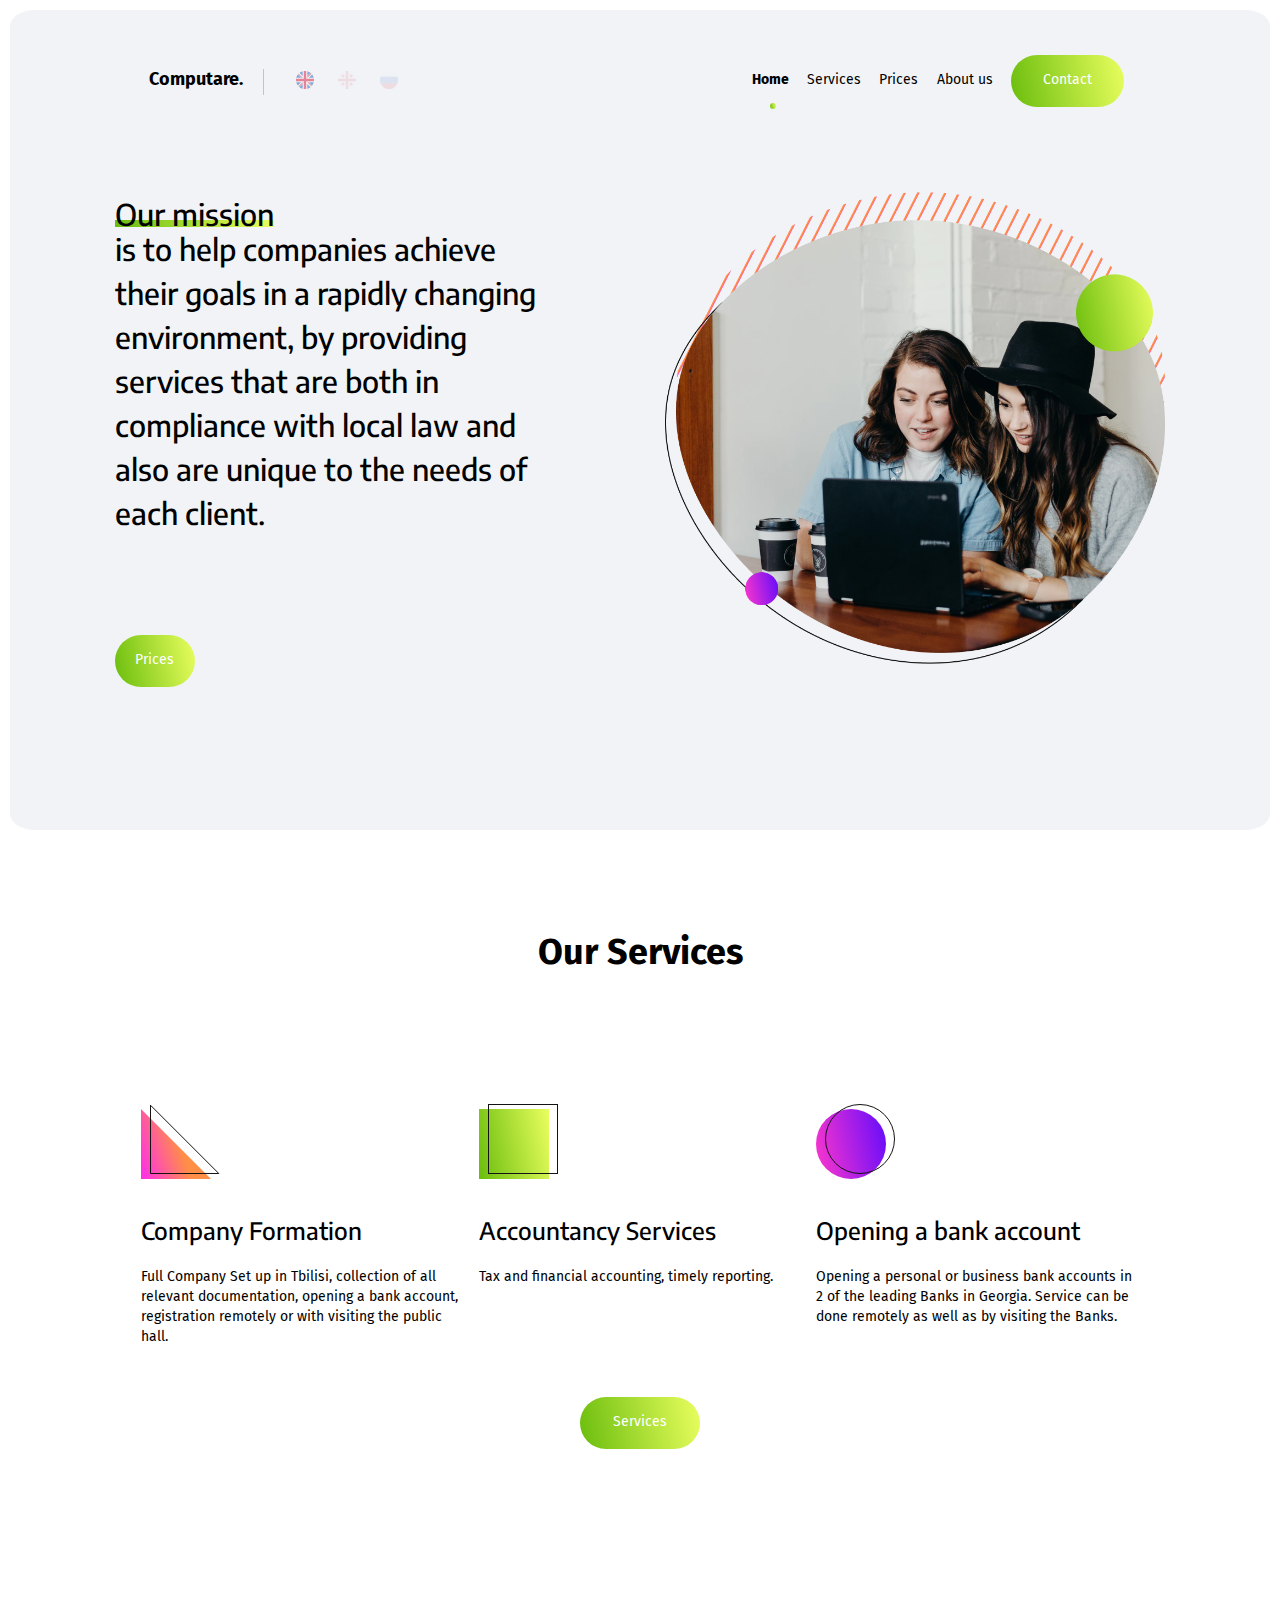
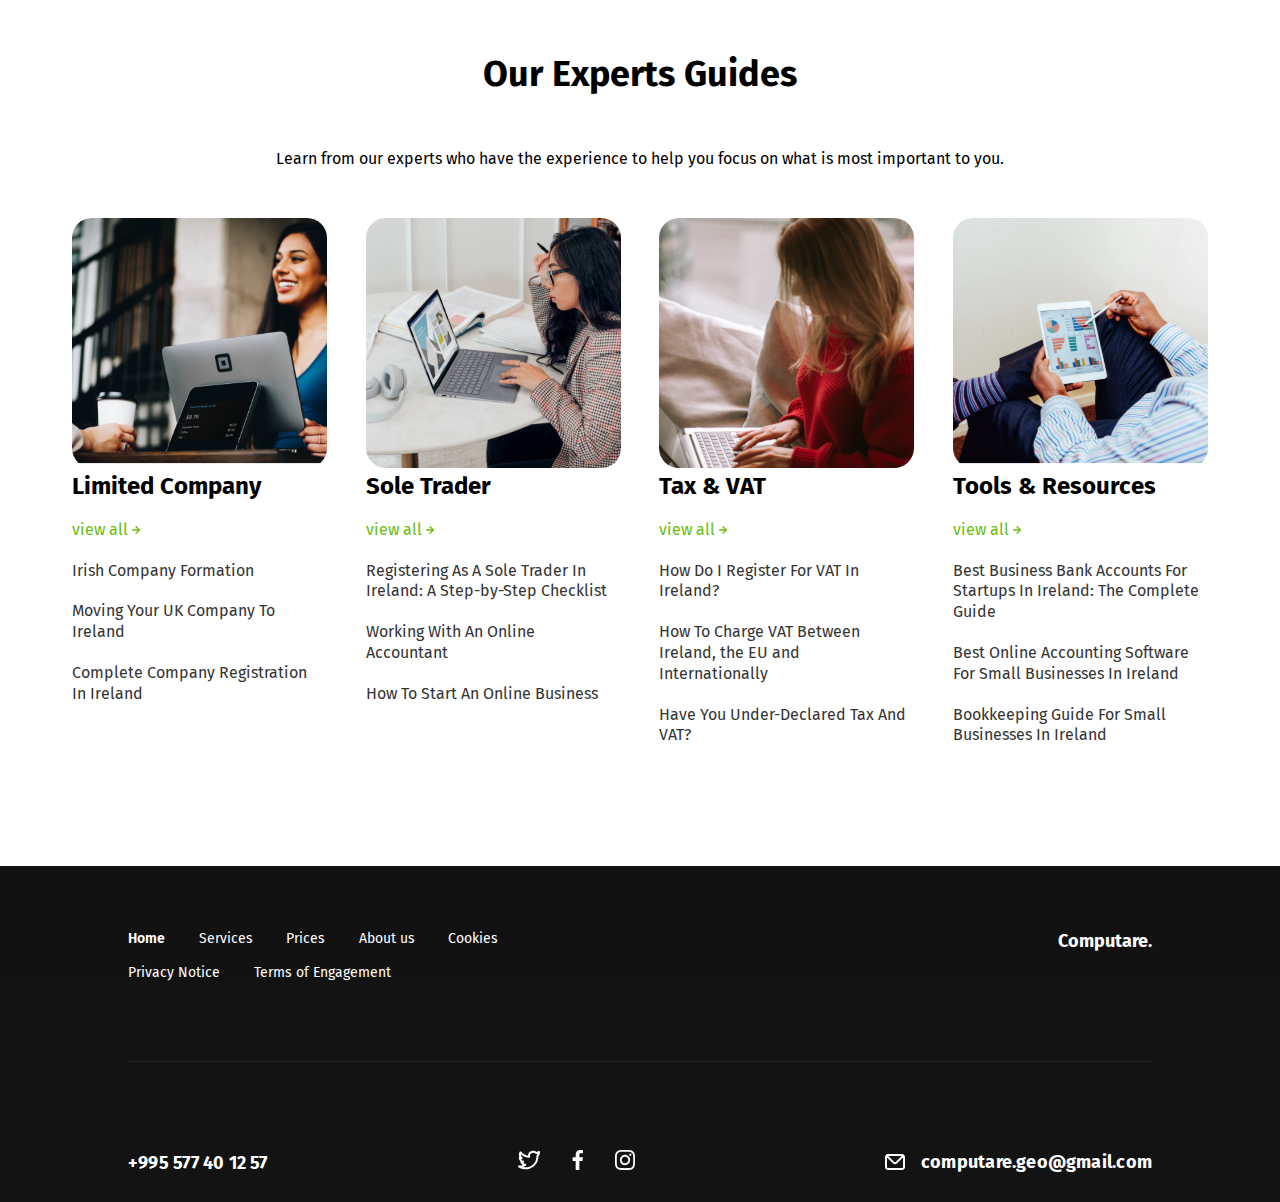
==== index.html @ 22b309f6 "Initialize Computare FIle" ====
<!DOCTYPE html>
<html lang="en">
<head>
    <meta charset="UTF-8">
    <meta http-equiv="X-UA-Compatible" content="IE=edge">
    <meta name="viewport" content="width=device-width, initial-scale=1.0">
    <title>Computare.</title>
    <link rel="stylesheet" href="styles/styles.css">
    <link rel="preconnect" href="https://fonts.gstatic.com">
    <link rel="preconnect" href="https://fonts.gstatic.com">
    <link href="https://fonts.googleapis.com/css2?family=Encode+Sans:wght@100;200;300;400;500;600;700;800;900&display=swap" rel="stylesheet">
    <link rel="shortcut icon" href="images/Computare..svg" />
    <link href="https://fonts.googleapis.com/css2?family=Fira+Sans:ital,wght@0,100;0,200;0,300;0,400;0,500;0,600;0,700;1,100;1,200;1,400;1,500;1,600;1,800&display=swap" rel="stylesheet">
    <link href="https://fonts.googleapis.com/css2?family=Fira+Sans:ital,wght@0,100;0,200;0,300;0,400;0,500;0,600;0,700;1,100;1,200;1,400;1,500;1,600;1,800&display=swap" rel="stylesheet">
    <link rel="stylesheet" href="http://www.fontsaddict.com/fontface/avaza-mtavruli.ttf">
</head>
<body>
    <!--
    <div class="loader">
        <img id="loader-img" src="/images/Computare..svg" alt="Computare">
    </div>
    -->
<div class="landing">
    <section class="header">
        <nav>
            <a href="index.html" id="logo">Computare.</a>
            <img id="line-dec" src="/images/Rectangle 2.svg" alt="decorative line">
            <a class="lang-icon"  href="index.html"><img class="engl-icon" id="active-engl" src="/images/english.svg" alt="english icon"></a>
            <a class="lang-icon"  href="georgian-landing.html"><img class="other-lang" src="/images/georgia.svg" alt="georgian icon"></a>
            <a class="lang-icon" href="#"><img class="other-lang" src="/images/russian.svg" alt="russian icon"></a>
    <!--<img class="menu-icon" src="/images/Hamburger_icon.svg"  alt="menu icon">-->
            <div class="nav-links" id="navLinks">
                
                <ul>
                    <li id="selected"><a href="index.html">Home</a></li>
                    <li><a href="services.html">Services</a></li>
                    <li><a href="prices.html">Prices</a></li>
                    <li><a href="aboutUs.html">About us</a></li>
                    <!--<li><a href="meet-our-team.html"> Our Team</a></li>
                    <li><a href="guide.html">Guide</a></li>-->
                    <li id="contact"><a href="#" id="contact-link" >Contact</a></li>
                </ul>
            </div>
        </nav>
    </section>
    <div class="welcome">
        <div class="text-box">
            <p id="underline">Our mission</p><p>is to help companies achieve their goals in a rapidly changing environment, by providing
                services that are both in compliance with local law and also are unique to the needs of each client.</p> 
                <div id="prices-btn"><a href="prices.html">Prices</a></div>
                
        </div> 

        <div class="welcome-image-div">
            <img id="welcome-pic" src="/images/wel.png" alt="Two girl watchin laptop">
        </div>
    </div>

</div>
 <section id = "services-section">
        <div  id="our-service-div">
            <h1 id="our-service-title">Our Services</h1>
        </div>
        </section>

<section class="about">
   
    <div class="triangle">
        <img src="/images/Rectangle 9.svg" alt="triangle">
        <img src="/images/Rectangle 10.svg" class="shape" alt="triangle shape">
        <h2>Company Formation</h2>
        <p>Full Company Set up in Tbilisi, collection of all relevant documentation, opening a bank account,
            registration remotely or with visiting the public hall.</p>
    </div>

    <div class="rectangle">
        <img src="/images/Rectangle 7.svg" alt="rectangle">
        <img src="/images/Rectangle 8.svg" class="shape" alt="rectangle shape">
        <h2>Accountancy Services</h2>
        <p>Tax and financial accounting, timely reporting.</p>
    </div>

    <div class="circle">
        <img src="/images/Ellipse 4.svg" alt="circle">
        <img src="/images/Ellipse 5.svg" class="shape" alt="circle shape">
        <h2>Opening a bank account</h2>
        <p>Opening a personal or business bank accounts in 2 of the leading Banks in Georgia. Service can be done
            remotely as well as by visiting the Banks.</p>
    </div>
    
</section>
<div id="services-btn"><a href="services.html">Services</a></div>
    <!--
    <div class="service-list">
        <div class="service">
            <img class="service-icon" src="/images/Ellipse 13.svg" alt="service icon">
            <p class="service-text">Registered Office Address</p>
        </div>
        <div class="service">
            <img class="service-icon" src="/images/Ellipse 13.svg" alt="service icon">
            <p class="service-text">Registered Office Address</p>
        </div>
        <div class="service">
            <img class="service-icon" src="/images/Ellipse 13.svg" alt="service icon">
            <p class="service-text">Registered Office Address</p>
        </div>
        <div class="service">
            <img class="service-icon" src="/images/Ellipse 13.svg" alt="service icon">
            <p class="service-text">Registered Office Address</p>
        </div>
        <div class="service">
            <img class="service-icon" src="/images/Ellipse 13.svg" alt="service icon">
            <p class="service-text">Registered Office Address</p>
        </div>
        <div class="service">
            <img class="service-icon" src="/images/Ellipse 13.svg" alt="service icon">
            <p class="service-text">Registered Office Address</p>
        </div>
        <div class="service">
            <img class="service-icon" src="/images/Ellipse 13.svg" alt="service icon">
            <p class="service-text">Registered Office Address</p>
        </div>
        <div class="service">
            <img class="service-icon" src="/images/Ellipse 13.svg" alt="service icon">
            <p class="service-text">Registered Office Address</p>
        </div>
        <div class="service">
            <img class="service-icon" src="/images/Ellipse 13.svg" alt="service icon">
            <p class="service-text">Registered Office Address</p>
        </div>
        <div class="service">
            <img class="service-icon" src="/images/Ellipse 13.svg" alt="service icon">
            <p class="service-text">Registered Office Address</p>
        </div>
        <div class="service">
            <img class="service-icon" src="/images/Ellipse 13.svg" alt="service icon">
            <p class="service-text">Registered Office Address</p>
        </div>
        <div class="service">
            <img class="service-icon" src="/images/Ellipse 13.svg" alt="service icon">
            <p class="service-text">Registered Office Address</p>
        </div>
    </div>
</section>
<section id="prices-section">
    <div id="prices-text-div">
        <h2 id="prices-header">Prices</h2>
        <p id="">Choose your plan and start grow up!</p>
    </div>

    <div id="prices-cards-div">
        <div class="cont-div">
            <div id="tiny-plan" class="prices-card">
                <div class="header-div" id="tiny-plan-header-div">
                    <h3 class="prices-header">TINY PLAN</h3>
                    <p class="monthly-plan">monthly plan</p>
                    <p class="price">$9.97</p>
                </div>
                <div class="whole-benefits-div">
                    <div class="benefit-div">
                        <p class="benefits">Business Plan <span class="checkmark"><img src="/images/Vector (8).svg" alt=""></span></p>
                    </div>
                    <div class="benefit-div">
                        <p class="benefits">1,000 Notifications <span class="checkmark"><img src="/images/Vector (8).svg" alt=""></span></p>
                    </div>
                    <div class="benefit-div">
                        <p class="benefits">1M Visitors <span class="checkmark"><img src="/images/Vector (8).svg" alt=""></span></p>
                    </div>
                    <div class="benefit-div">
                        <p class="benefits">Email Support <span class="checkmark"><img src="/images/Vector (8).svg" alt=""></span></p>
                    </div>
                    <div class="benefit-div">
                        <p class="benefits">4 Campaigns <span class="checkmark"><img src="/images/Vector (8).svg" alt=""></span></p>
                    </div>
                    <div class="benefit-div">
                        <p class="benefits">1 Domain Users <span class="checkmark"><img src="/images/Vector (8).svg" alt=""></span></p>
                    </div>
                    <div class="benefit-div">
                        <p class="benefits">Easy to use 25 <span class="checkmark"><img src="/images/Vector (8).svg" alt=""></span></p>
                    </div>
                    <div class="benefit-div">
                        <p class="benefits">Supports all sites & CMS <span class="checkmark"><img src="/images/Vector (8).svg" alt=""></span></p>
                    </div>
                    <div class="benefit-div">
                        <p class="benefits"></p>
                    </div>
                </div>
                <div id="tiny-plan-button" class="prices-button">
                    <p class="button-text">Upgrade Now</p>
                </div>
            </div>
        </div>
        <div class="cont-div">
            <div id="small-business" class="prices-card">
                <div class="header-div" id="small-business-header-div">
                    <div id="best-offer-cont">
                        <div id="best-offer-div">
                            <p>BEST OFFER</p>
                        </div>
                    </div>
                    <h3 class="prices-header">SMALL BUSINESS</h3>
                    <p class="monthly-plan">monthly plan</p>
                    <p class="price">$24.99</p>
                </div>
                <div class="whole-benefits-div">
                    <div class="benefit-div">
                        <p class="benefits">Business Plan <span class="checkmark"><img src="/images/green-checkmark.svg" alt=""></span></p>
                    </div>
                    <div class="benefit-div">
                        <p class="benefits">10 domain Uses <span class="checkmark"><img src="/images/green-checkmark.svg" alt=""></span></p>
                    </div>
                    <div class="benefit-div">
                        <p class="benefits">1M+ Visitors <span class="checkmark"><img src="/images/green-checkmark.svg" alt=""></span></p>
                    </div>
                    <div class="benefit-div">
                        <p class="benefits">Easy to use 25 <span class="checkmark"><img src="/images/green-checkmark.svg" alt=""></span></p>
                    </div>
                    <div class="benefit-div">
                        <p class="benefits">30 Campaigns <span class="checkmark"><img src="/images/green-checkmark.svg" alt=""></span></p>
                    </div>
                    <div class="benefit-div">
                        <p class="benefits">5000K different Notifications <span class="checkmark"><img src="/images/green-checkmark.svg" alt=""></span></p>
                    </div>
                    <div class="benefit-div">
                        <p class="benefits">Supports all sites & CMS <span class="checkmark"><img src="/images/green-checkmark.svg" alt=""></span></p>
                    </div>
                    <div class="benefit-div">
                        <p class="benefits">Email & Call Support <span class="checkmark"><img src="/images/green-checkmark.svg" alt=""></span></p>
                    </div>
                    <div class="benefit-div">
                        <p class="benefits"></p>
                    </div>
                </div>
                <div id="small-bus-button" class="prices-button">
                    <p class="button-text">Upgrade Now</p>
                </div>
            </div>
        </div>
        <div class="cont-div">
            <div id="tiny plan" class="prices-card">
                <div class="header-div" id="gold-header-div">
                    <h3 class="prices-header">GOLD - NO BRANDING</h3>
                    <p class="monthly-plan">monthly plan</p>
                    <p class="price">$49.00</p>
                </div>
                <div class="whole-benefits-div">
                    <div class="benefit-div">
                        <p class="benefits">Business Plan <span class="checkmark"><img src="/images/gold-checkmark.svg" alt=""></span></p>
                    </div>
                    <div class="benefit-div">
                        <p class="benefits">1,000 Notifications <span class="checkmark"><img src="/images/gold-checkmark.svg" alt=""></span></p>
                    </div>
                    <div class="benefit-div">
                        <p class="benefits">1M Visitors <span class="checkmark"><img src="/images/gold-checkmark.svg" alt=""></span></p>
                    </div>
                    <div class="benefit-div">
                        <p class="benefits">Email Support <span class="checkmark"><img src="/images/gold-checkmark.svg" alt=""></span></p>
                    </div>
                    <div class="benefit-div">
                        <p class="benefits">4 Campaigns <span class="checkmark"><img src="/images/gold-checkmark.svg" alt=""></span></p>
                    </div>
                    <div class="benefit-div">
                        <p class="benefits">1 Domain Users <span class="checkmark"><img src="/images/gold-checkmark.svg" alt=""></span></p>
                    </div>
                    <div class="benefit-div">
                        <p class="benefits">Easy to use 25 <span class="checkmark"><img src="/images/gold-checkmark.svg" alt=""></span></p>
                    </div>
                    <div class="benefit-div">
                        <p class="benefits">Supports all sites & CMS <span class="checkmark"><img src="/images/gold-checkmark.svg" alt=""></span></p>
                    </div>
                    <div class="benefit-div">
                        <p class="benefits"></p>
                    </div>
                </div>
                <div id="gold-bus-button" class="prices-button">
                    <p class="button-text">Upgrade Now</p>
                </div>
            </div>
        </div>
    </div>
</section>
-->

<section id="experts-section">
    <h1>Our Experts Guides</h1> 
    <p id="experts-p">Learn from our experts who have the experience to help you focus on what is most important to you.</p>
    <div id="experts-div">
        <div>
            <img src="/images/image 4.svg" alt="">
            <h2>Limited Company</h2>
            <a class="view" href="#">view all <span><img src="/images/greenArr.svg" alt="green-arrow"></span></a>
            <a href="#">Irish Company Formation</a>
            <a href="#">Moving Your UK Company To Ireland</a>
            <a href="#">Complete Company Registration In Ireland</a>
        </div>

        <div>
            <img src="/images/image 5.svg" alt="">
            <h2>Sole Trader</h2>
            <a class="view" href="#">view all <span><img src="/images/greenArr.svg" alt="green-arrow"></span></a>
            <a href="#">Registering As A Sole Trader In Ireland: A Step-by-Step Checklist</a>
            <a href="#">Working With An Online Accountant</a>
            <a href="#">How To Start An Online Business</a>
        </div>

        <div>
            <img src="/images/image 6.svg" alt="">
            <h2>Tax & VAT</h2>
            <a class="view" href="#">view all <span><img src="/images/greenArr.svg" alt="green-arrow"></span></a>
            <a href="#">How Do I Register For VAT In Ireland?</a>
            <a href="#">How To Charge VAT Between Ireland, the EU and Internationally</a>
            <a href="#">Have You Under-Declared Tax And VAT?</a>
        </div>

        <div>
            <img src="/images/image 7.svg" alt="">
            <h2>Tools & Resources</h2>
            <a class="view" href="#">view all <span><img src="/images/greenArr.svg" alt="green-arrow"></span></a>
            <a href="#">Best Business Bank Accounts For Startups In Ireland: The Complete Guide</a>
            <a href="#">Best Online Accounting Software For Small Businesses In Ireland</a>
            <a href="#">Bookkeeping Guide For Small Businesses In Ireland</a>
        </div>
    </div>
</section>

<div id="footer">
<footer>
    <div id="first-footer-div">
        <div id="footer-links-div">
            <div><a id="home-footer-button" class="footer-link" href="index.html">Home</a></div>
            <div><a class="footer-link" href="services.html">Services</a></div>
            <div><a class="footer-link" href="prices.html">Prices</a></div>
            <div><a class="footer-link" href="aboutUs.html">About us</a></div>
            <!--<div><a class="footer-link" href="meet-our-team.html">Our Team</a></div>
            <div><a class="footer-link" href="guide.html">Guide</a></div>-->
            <div><a class="footer-link" href="">Cookies</a></div>
            <div><a class="footer-link" href="">Privacy Notice</a></div>
            <div><a class="footer-link" href="">Terms of Engagement</a></div>
        </div>
        <h2 id="footer-title">Computare.</h2>
    </div>
    
    <div id="divider"></div>
    <div id="footer-contact-div">
        <div><p id="number-par">+995 577 40 12 57</p></div>
        <div id="footer-icons-div">
            <a href=""><img src="/images/Vector (4).svg" alt=""></a>
            <a href=""><img src="/images/Vector (5).svg" alt=""></a>
            <a href=""><img src="/images/Vector (7).svg" alt=""></a>
        </div>
        <div id="email-footer-div">
            <a href=""><img src="/images/Vector (6).svg" alt=""></a>
            <a id="footer-email" href=""><p>computare.geo@gmail.com</p></a>
        </div>
    </div>

</footer>
</div>






<script src="/javascript/index.js">
</script>


<!----------------------------JavaScript--------------------
<script>
    var navLinks = document.getElementById("navLinks");

    function showMenu(){
        navLinks.style.width = "200px";
        navLinks.style.right = "-40px";
        navLinks.style.display = "inline-block";


        
    }

    function hideMenu(){
        navLinks.style.display = "none";

    }


/*loader*/
 
/*
$(window).on("bg", function(){
    $(".loader").fadeOut("slow");
   
})
$(window).on("load", function(){
   
    $("#loader-img").fadeOut("slow");
})
*/


</script>
-->


</body>


</html>
---- styles/styles.css ----
*{ 
    margin: 0;
    padding: 0;
}

.engl-icon{
    opacity: 0.15;
}
.other-lang{
    opacity: 0.3;
}
#active-geo{
    opacity: 1;
}
#active-engl{
    opacity: 0.45;
}
.landing{
    background-color: #F1F3F6;
    margin-top: 10px;
    margin-left: 10px;
    margin-right: 10px;
    border-radius: 2%;
    
}

.lang-icon{
    padding-left: 12px;
    padding-right: 12px;
}
#line-dec{
    margin-left: 20px;
    margin-right: 20px;
}


/*
.loader{
    display: -webkit-box;
    display: -ms-flexbox; 
    display: -webkit-flex;
    display: flex; 
    justify-content: center;
    align-items: center;
    width: 100%;
    height: 100vh;
    z-index: 100;
    animation: bg 1.3s ease-in;
    position: absolute;
    z-index: 999;
}


#loader-img {
    animation-name: load;
    animation: load 1.3s ease-in ;
    width: 50vh;
    opacity: 0;
}

@keyframes bg {
    from{
        background: gray;
    }
    to {
        background: #E5E5E5;
        
    }
}

@keyframes load{
    from {
      
        opacity: 1;

    }
    
    to {
  
        opacity: 0;
    }
}
*/
body{
    z-index: 0;
}

nav{
    display: -webkit-box;
    display: -ms-flexbox;
    display: flex;
    -ms-flex-wrap: wrap;
    -o-flex-wrap: wrap;
    flex-wrap: wrap;
    -webkit-box-pack: justify;
    -moz-box-pack: justify;
    -ms-box-pack: justify;
        -ms-flex-pack: justify;
            justify-content: space-between;
    -webkit-box-align: center;
    -moz-box-align: center;
    -ms-box-align: center;
        -ms-flex-align: center;
            align-items: center;
    padding: 3% 11%;
}

.nav-links{       /* Safari 6.1+. iOS 7.1+, BB10 */
    -ms-flex: 1;
    -webkit-box-flex: 1;
    -moz-box-flex: 1;
    -ms-box-flex: 1;
            flex: 1;
    text-align: right;
}

#logo{
    position: relative;
    bottom: 3.5px;
    text-decoration: none;
    font-size: 18px;
    font-family: 'Fira Sans', sans-serif;
    font-weight: bold;
    color: black;
}

.nav-links ul li{
    list-style: none;
    display: inline-block;
    margin: 1%;
    line-height: 47px;
}

.nav-links ul li a{
    text-decoration: none;
    font-size: 14px;
    color: black;
    font-family: 'Fira Sans', sans-serif;
}
#contact{
    background: -o-linear-gradient(191.97deg, #EBFF5F -0.9%, #6ABD0D 100%);
    background: linear-gradient(258.03deg, #EBFF5F -0.9%, #6ABD0D 100%);
    border-radius: 50px;
    width: 113px;
    height: 52px;
    text-align: center;

    
}

#contact-link{
    position: relative;
    text-decoration: none;
    font-size: 14px;
    color: white;
    font-family: 'Fira Sans', sans-serif;
}

#selected{
    font-weight: bold;
}
#selected::after{
    position: relative;
    content: ' ';
    background: -o-linear-gradient(191.97deg, #EBFF5F -0.9%, #6ABD0D 100%);
    background: linear-gradient(258.03deg, #EBFF5F -0.9%, #6ABD0D 100%);
    width:  6px;
    height: 6px;
    display: block;
    border-radius: 50%;
    left: 50%;
}




.menu-icon{
    display: none;
}


.welcome{
    -ms-flex-wrap: wrap;
    -o-flex-wrap: wrap;
    flex-wrap: wrap;
    padding: 3% 11%;
    -ms-flex-pack: distribute;
    -webkit-flex-pack: distribute;
    -moz-flex-pack: distribute;
    justify-content: space-around;
    -moz-flex-wrap: wrap;
    -webkit-flex-wrap: wrap;
    display: -webkit-box;
    display: -ms-flexbox;
    display: flex;
}

.text-box {
    position: relative;
    right: 6.5%;
    width: 37%;
    
}
.text-box p{
    font-weight: 500;
    font-size: 30px;
    line-height: 44px;
    font-family: 'Encode Sans', sans-serif;
    width: 120%;
}
.welcome-image-div{
    position: relative;
    width: 500px;
    height: 600px;
    left: 6.5%;
    background-repeat: no-repeat;
}


#services-btn{
    margin-top: 50px;
    width: 120px;
    height: 52px;    
    background: -o-linear-gradient(191.97deg, #EBFF5F -0.9%, #6ABD0D 100%);
    background: linear-gradient(258.03deg, #EBFF5F -0.9%, #6ABD0D 100%);
    border-radius: 60px;
    position: relative;
    margin-right: auto;
    margin-left: auto;
    text-align: center;

    

}

#services-btn a{
    position: relative;
    top: 30%;
    text-decoration: none;
    font-size: 14px;
    color: white;
    font-family: 'Fira Sans', sans-serif;
}
#underline{
    width: -webkit-max-content;
    width: -moz-max-content;
    width: max-content;
}

#underline::after{
    
    content: '';
    background: -o-linear-gradient(191.97deg, #EBFF5F -0.9%, #6ABD0D 100%);
    background: linear-gradient(258.03deg, #EBFF5F -0.9%, #6ABD0D 100%);
    width:  100%;
    height: 7px;
    display: block;
    margin-top: -16px;
   
    
}

.nav-links ul li a:hover{
    color: #6ABD0D;
}

#get-started-div a:hover{
    font-weight: bold;
    -webkit-transition: 0.5s;
    -moz-transition: 0.5s;
    -o-transition: 0.5s;
    transition: 0.5s;
}


/*---------------------------------------------------------------------
       Section 2
----------------------------------------------------------------------*/
.about{
    display: -ms-grid;
    display: grid;
    -ms-grid-columns: 1fr 15px 1fr 15px 1fr;
    grid-template-columns: 1fr 1fr 1fr;
    -webkit-column-gap: 15px;
    -moz-column-gap: 15px;
    -ms-column-gap: 15px;
       -moms-column-gap: 15px;
            column-gap: 15px;
    margin: 9% 11% 0% 11%;
    -ms-flex-wrap: wrap;
        flex-wrap: wrap;
}

.about h2{
    padding-top: 30px;
    font-weight: 500;
    font-size: 24px;
    line-height: 34px;
    font-family: 'Encode Sans', sans-serif;
}

.about p{
    padding-top: 20px;
    font-size: 14px;
    line-height: 20px;
    font-family: 'Fira Sans', sans-serif;

}

.shape{
    position: relative;
    right: 65px;
    bottom: 5px;
}
#prices-btn{
   
    margin-top: 100px;
    width: 80px;
    height: 52px;
    background: -o-linear-gradient(191.97deg, #EBFF5F -0.9%, #6ABD0D 100%);
    background: linear-gradient(258.03deg, #EBFF5F -0.9%, #6ABD0D 100%);
    border-radius: 60px;
    text-align: center;
    position: relative;
   
}

#prices-btn a{
    position: relative;
    top: 30%; 
    text-decoration: none;
    font-size: 14px;
    color: white;
    font-family: 'Fira Sans', sans-serif;
}

/*---------------------------------Home page/sevice section-----------------------------*/



#services-section{
    display: -webkit-box;
    display: -ms-flexbox;
    display: flex;
    -webkit-box-orient: vertical;
    -moz-box-orient: vertical;
    -ms-box-orient: vertical;
    -webkit-box-direction: normal;
    -moz-box-direction: normal;
    -ms-box-direction: normal;
        -ms-flex-direction: column;
            flex-direction: column;
    margin-bottom: 5rem;
    margin-left: auto;
    margin-right: auto;
    font-family: 'Fira Sans', sans-serif;
    max-width: 1140px;
}

#our-service-div{
    margin-top: 100px;
    display: -webkit-box;
    display: -ms-flexbox;
    display: flex;
    -ms-flex-item-align: center;
        align-self: center;
    -webkit-box-orient: vertical;
    -moz-box-orient: vertical;
    -ms-box-orient: vertical;
    -webkit-box-direction: normal;
    -moz-box-direction: normal;
    -ms-box-direction: normal;
        -ms-flex-direction: column;
            flex-direction: column;
}
#our-service-title{
    text-align: center;
    font-size: 36px;
    margin-bottom: 20px;
    margin-left: auto;
    margin-right: auto;
}
#under-service{
    text-align: center;
    width: 350px;
    height: 38px;
    font-size: 14px;
    line-height: 20px;
    margin-left: auto;
    margin-right: auto;
}

.service{
    width: 255px;
    height: 100px;
    background: #F1F3F6;
    border-radius: 30px;
    margin-left: auto;
    margin-right: auto;
}

.service-icon{
    position: relative;
    left: 30px;
    top: 20px;
}

.service-text{
    width: 155px;
    height: 38px;
    position: relative;
    left: 80px;
    bottom: 22px;
}

.service-list{
    margin-top: 80px;
    display: -ms-grid;
    display: grid;
    grid-template-columns: repeat(auto-fill, minmax(250px,1fr));
    gap: 30px;
}

/*------------------------------------------------------------------------------------------------*/


/*-----------------------Home page/Price Section---------------------------------------------------*/


#prices-section{
    margin-right: auto;
    margin-left: auto;
    width: -webkit-fit-content;
    width: -moz-fit-content;
    width: fit-content;
    margin-bottom: 30px;
}

#prices-text-div > h2{
    font-family: "Fira sans", sans-serif;
    font-size: 36px;
    text-align: center;
    font-weight: bold;
    font-weight: 700;
    color: #131313;
}

#prices-text-div > p{
    font-family: "Fira sans", sans-serif;
    font-size: 14px;
    line-height: 20px;
    text-align: center;
    margin-top: 10px;
    margin-bottom: 80px;
    
}


#prices-cards-div{
    display: -webkit-box;
    display: -ms-flexbox;
    display: flex;
    gap: 30px;
    width: -webkit-fit-content;
    width: -moz-fit-content;
    width: fit-content;
    -ms-flex-wrap: wrap;
        flex-wrap: wrap;
    -webkit-box-pack: center;
    -ms-box-pack: center;
    -moz-box-pack: center;
    -ms-flex-pack: center;
            justify-content: center;
}

.cont-div{
    background: -o-linear-gradient(191.97deg, #610BFC -0.9%, #FF37CC 100%);
    background: linear-gradient(258.03deg, #610BFC -0.9%, #FF37CC 100%);    border-radius: 30px;
    -webkit-box-align: center;
    -ms-box-align: center;
    -moz-box-align: center;
        -ms-flex-align: center;
            align-items: center;
}

.cont-div:nth-of-type(2){
    background: -o-linear-gradient(191.97deg, #EBFF5F -0.9%, #6ABD0D 100%);
    background: linear-gradient(258.03deg, #EBFF5F -0.9%, #6ABD0D 100%);

}

.cont-div:nth-of-type(3){
    background: -o-linear-gradient(199.37deg, #FF8E47 46.1%, #FF2CED 100%);
    background: linear-gradient(250.63deg, #FF8E47 46.1%, #FF2CED 100%);
}

.prices-card{
    margin: 1px;
    border-radius: 29px;
    background-color: #fff;
    height: 776px;
}

.header-div{
    background: -o-linear-gradient(191.97deg, #610BFC -0.9%, #FF37CC 100%);
    background: linear-gradient(258.03deg, #610BFC -0.9%, #FF37CC 100%);
    border-radius: 30px;
    text-align: center;
    position: relative;
    top: 10px;
    left: 10px;
    right: 10px;
    width: 330px;
    margin-bottom: 20px;
}

#small-business-header-div{
    background: -o-linear-gradient(191.97deg, #EBFF5F -0.9%, #6ABD0D 100%);
    background: linear-gradient(258.03deg, #EBFF5F -0.9%, #6ABD0D 100%);
}

#gold-header-div{
    background: -o-linear-gradient(199.37deg, #FF8E47 46.1%, #FF2CED 100%);
    background: linear-gradient(250.63deg, #FF8E47 46.1%, #FF2CED 100%);

}

.header-div > *{
    color: #fff;
    font-family: "Fira sans", sans-serif;
    letter-spacing: 0.012em;
}

.prices-header{
    padding-top: 1.9em;
}

.monthly-plan{
    padding-top: 8px;
    font-size: 14px;
    line-height: 20px;
    letter-spacing: 0.012em;
}

.price{
    padding-top: 16px;
    padding-bottom: 30px;
    font-weight: bold;
    font-size: 28px;
    line-height: 39px;
    letter-spacing: 0.012em;
    
}


.benefit-div{
    margin-left: 20px;
    line-height: 62px;
    border-bottom: 1px solid #E6E6E6;
    width: 310px;
}

.benefit{
    font-family: "Fira sans", sans-serif;

}

.checkmark{
    float: right;
}



#small-bus-button{
    background: -o-linear-gradient(191.97deg, #EBFF5F -0.9%, #6ABD0D 100%);
    background: linear-gradient(258.03deg, #EBFF5F -0.9%, #6ABD0D 100%);
}

#gold-bus-button {
    background: -o-linear-gradient(199.37deg, #FF8E47 46.1%, #FF2CED 100%);
    background: linear-gradient(250.63deg, #FF8E47 46.1%, #FF2CED 100%);

}


#best-offer-cont{
    background: -o-linear-gradient(191.97deg, #EBFF5F -0.9%, #6ABD0D 100%);
    background: linear-gradient(258.03deg, #EBFF5F -0.9%, #6ABD0D 100%);
    width: 69px;
    height: 69px;
    position: absolute;
    top: -30px;
    right: -10px;
    border-radius: 50%;
}

#best-offer-div{
    height: 65px;
    width: 65px;
    background-color: #fff;
    position: absolute;
    border-radius: 50%;
    margin-left: 2px;
    margin-top: 2px;
}

#best-offer-div>p{
    background: -o-linear-gradient(191.97deg, #EBFF5F -0.9%, #6ABD0D 100%);
    background: linear-gradient(258.03deg, #EBFF5F -0.9%, #6ABD0D 100%);    
    -webkit-background-clip: text;
    -webkit-text-fill-color: transparent;
    font-family: "Fira sans", sans-serif;
    font-weight: 600;
    font-size: 14px;
    text-align: center;
    position: absolute;
    top: 25%;
}
/*------------------------------------------------------------------------------------------------*/


/*------------------------------------Home Page/Experts section----------------------------------*/

#experts-section {
    margin-left: auto;
    margin-right: auto;
    font-family: 'Fira Sans', sans-serif;
    width: fit-content;
    margin: 100px auto;
    margin-top: 200px;
}

#experts-section h1{
    font-weight: bold;
    font-size: 36px;
    line-height: 50px;
    font-family: 'Fira Sans', sans-serif;
    text-align: center;
}

#experts-div {
    display: -webkit-box;
    display: -ms-flexbox;
    display: flex;
    -webkit-box-orient: horizontal;
    -moz-box-orient: horizontal;
    -ms-box-orient: horizontal;
    -webkit-box-direction: normal;
    -moz-box-direction: normal;
    -ms-box-direction: normal;
        -ms-flex-direction: row;
            flex-direction: row;
    gap: 3vw;
    -webkit-box-flex: 1;
    -moz-box-flex: 1;
    -ms-box-flex: 1;
        -ms-flex: 1 0 200px;
            flex: 1 0 200px;
}

#experts-section a {
    display: block;
    margin-top: 20px;
    margin-bottom: 20px;
    max-width: 250px;
    font-size: 1rem;
    font-family: 'Fira Sans', sans-serif;
    color: #343434;
    line-height: 1.3rem;
}

#experts-section .view {
    color: #6ABD0D;
    text-decoration: none;
}


#experts-p {
    margin-top: 50px;
    margin-bottom: 50px;
    text-align: center;
}



/*----------------------------------------------------------------------------*/



/*---------------------------------------------------------------------------
Footer template
-----------------------------------------------------------------------------*/
footer{
    background-color: #131313;
    padding-bottom: 30px;
    min-height: -webkit-fit-content;
    min-height: -moz-fit-content;
    min-height: fit-content;
    position: relative;
    bottom: 0;
}

#footer-links-div{
    display: -webkit-box;
    display: -ms-flexbox;
    display: flex;
    -ms-flex-wrap: wrap;
        flex-wrap: wrap;
    margin-left: 10%;
    max-width: 480px;
    margin-top: 5%;
    row-gap: 1.2em;
    -webkit-column-gap: 2.4em;
       -moz-column-gap: 2.4em;
       -ms-column-gap: 2.4em;
            column-gap: 2.4em;
    font-family: "Fira sans", sans-serif;
    font-size: 14px;
}

.footer-link{
    text-decoration: none;
    color: #fff;
    font-weight: 400; 
}

#home-footer-button{
    font-weight: 600;
}

#footer-title{
    color: #fff;
    margin-top: 5vw;
    font-family: "Fira sans", sans-serif;
    font-size: 18px;
    right: 10vw;
    text-align: right;
    position: absolute;

}

#first-footer-div{
    background-color: #121212;
    display: -webkit-box;
    display: -ms-flexbox;
    display: flex;
}

#divider{
    height: 1px;
    background-color: #242424;
    margin-top: 5em;
    width: 80vw;
    margin-left: auto;
    margin-right: auto;

}

#footer-contact-div{
    display: -webkit-box;
    display: -ms-flexbox;
    display: flex;
    -webkit-box-flex: 1;
    -moz-box-flex: 1;
    -ms-box-flex: 1;
        -ms-flex: 1 1;
            flex: 1 1;
    margin-left: 10%;
    width: -webkit-fit-content;
    width: -moz-fit-content;
    width: fit-content;
    max-width: 80vw;
    min-width: 80vw;
    max-height: fit-content;
    margin-bottom: -2px;
}


#number-par{
    color: #fff;
    font-size: 18px;
    font-family: "Fira sans", sans-serif;
    font-weight: 700;
    margin-top: 5em;
    float: left;
    letter-spacing: 0.012em;
}


#footer-icons-div{
    margin-top: auto;
    margin-left: auto;
    display: -webkit-box;
    display: -ms-flexbox;
    display: flex;
    gap: 2em;
}

#email-footer-div{
    display: -webkit-box;
    display: -ms-flexbox;
    display: flex;
    gap: 1em;
    margin-top: auto;
    margin-left: auto;
}

#footer-email{
    text-decoration: none;
    color: #fff;
    font-family: "Fira sans", sans-serif;
    font-weight: 700;
    font-size: 18px;
    letter-spacing: 0.012em;
    margin-top: -3px;
}
#footer{
    position: relative;
    min-height: fit-content;
}





/*---------------------OUR TEAM SECTION----------------------*/

#our-team-sect{
    width: 90%;
    margin-right: auto;
    margin-left: auto;
    display: -webkit-box;
    display: -ms-flexbox;
    display: flex;
    -ms-flex-wrap: wrap;
        flex-wrap: wrap;
    -webkit-column-gap: 30px;
       -moz-column-gap: 30px;
        -ms-column-gap: 30px;
            column-gap: 30px;
    max-width: 1140px;
    -webkit-box-pack: center;
       -moz-box-pack: center;
        -ms-box-pack: center;
        -ms-flex-pack: center;
        justify-content: center;
    margin-top: 50px;
    margin-bottom: 50px;
}

.memb-info-div{
    background-color: #fff;
    width: 235px;
    height: 147px;
    border-radius: 30px;
    text-align: center;
    position: relative;
    top: -60px;
    left: 10px;
    -webkit-box-shadow: 0 10px 50px rgba(51, 68, 88, 0.12);
       -moz-box-shadow: 0 10px 50px rgba(51, 68, 88, 0.12);
            box-shadow: 0 10px 50px rgba(51, 68, 88, 0.12);

}

.memb-info-div > *{
    font-family: "Encode sans", sans-serif;
    font-weight: 500;
    font-weight: bold;
}

.memb-name{
    padding-top: 20px;
    margin-bottom: 15px;
}

.memb-proffesion{
    line-height: 19px;
    margin-bottom: 10px;
}

.memb-div-divider{
    height: 1px;
    width: 195px;
    background-color: #F1F3F6;
    margin-left: 20px;
    margin-bottom: 11px;
}

.memb-icons > *{
    float: left;
    margin-left: 27px;
}

.memb-icons img:nth-of-type(1){
    margin-left: 74px;
}




/*--------------------guide section-------------------------*/

#guide-section{
    margin: 50px auto;
    max-width: 1110px;
}

#guide-selection-div div:first-child{
    border-bottom: 1px solid black;
    padding-bottom: 9px;
}

#guide-selection-div{
    max-width: 695px;
    display: -webkit-box;
    display: -ms-flexbox;
    display: flex;
    -webkit-column-gap: 40px;
       -moz-column-gap: 40px;
        -ms-column-gap: 40px;
            column-gap: 40px;
    -webkit-box-pack: center;
       -moz-box-pack: center;
        -ms-box-pack: center;
        -ms-flex-pack: center;
            justify-content: center;
    margin-bottom: 80px;
    margin-left: auto;
    margin-right: auto;
}

#guide-selection-div a{
    text-decoration: none;
    color: #131313;
}

#guide-welcome-img{
    max-width: 100vw;
}

#guide-welcome-img-div{
    position: relative;
}

#guide-selection-div p{
    font-family: "Encode sans", sans-serif;
    font-weight: 500;
    font-weight: bold;
    font-size: 20px;
    line-height: 34px;
}

#guide-welcome-info1{
    position: absolute;
    background-color: #fff;
    max-width: 350px;
    -webkit-box-shadow: 0 30px 50px rgba(51, 68, 88, 0.12);
       -moz-box-shadow: 0 30px 50px rgba(51, 68, 88, 0.12);
            box-shadow: 0 30px 50px rgba(51, 68, 88, 0.12);
    border-radius: 30px;
    font-family: "Encode sans", sans-serif;
    right: 0;
    top: 60px;
    height: -webkit-fit-content;
    height: -moz-fit-content;
    height: fit-content;
}
#guide-welcome-info1 h2{
    padding: 30px 30px 20px;
    font-size: 24px;
    font-weight: 500;
    font-weight: bold;
}

#guide-welcome-info1 p{
    font-weight: 400;
    font-size: 14px;
    padding: 20px 30px 15px;
}

#guide-welcome-img-div{
    -webkit-box-pack: center;
       -moz-box-pack: center;
        -ms-box-pack: center;
        -ms-flex-pack: center;
            justify-content: center;
}

a{
    text-decoration: none;
}

.continue-reading{
    background: -o-linear-gradient(199.37deg, #FF8E47 46.1%, #FF2CED 100%);
    background: linear-gradient(250.63deg, #FF8E47 46.1%, #FF2CED 100%);
    -webkit-background-clip: text;
    -webkit-text-fill-color: transparent;
}




/*============================================================================
Services page
==============================================================================*/
.service-welcome{
    display: -webkit-box;
    display: -ms-flexbox;
    display: flex;
    -ms-flex-wrap: wrap;
        flex-wrap: wrap;
    
}
.popular-services{
    -webkit-box-pack: center;
       -moz-box-pack: center;
        -ms-box-pack: center;
        -ms-flex-pack: center;
            justify-content: center;
}

.services-h1{
    max-width: 570px;
    text-align: center;
    height: 51px;
    font-weight: bold;
    font-size: 36px;
    line-height: 50px;
    color: #131313;
    font-family: 'Fira Sans', sans-serif;
    margin-left: auto;
    margin-right: auto;
    margin-top: 80px;
}

.services-p{
    width: 350px;
    height: 38px;
    font-size: 14px;
    line-height: 20px;
    color: #343434;
    text-align: center;
    font-family: 'Fira Sans', sans-serif;
    margin-left: auto;
    margin-right: auto;
    margin-top: 20px;
}

.service-containers{
    display: -webkit-box;
    display: -ms-flexbox;
    display: flex;
    -ms-flex-wrap: wrap;
        flex-wrap: wrap;
    -webkit-box-pack: center;
       -moz-box-pack: center;
        -ms-box-pack: center;
        -ms-flex-pack: center;
            justify-content: center;
    margin-right: 10px;
    margin-left: 10px;
    -webkit-column-gap: 30px;
       -moz-column-gap: 30px;
        -ms-column-gap: 30px;
            column-gap: 30px;
    margin-top: 80px;
}

.service-block:not(#green-boder){
    width: 350px;
    height: 350px;
    background: #FFFFFF;
    border: 1px solid #E6E6E6;
    -webkit-box-sizing: border-box;
    -moz-box-sizing: border-box;
    box-sizing: border-box;
    border-radius: 30px;
    margin-bottom: 80px;
    
}
.not-visible{
    width: 350px;
    height: 350px;
    -webkit-box-sizing: border-box;
    -moz-box-sizing: border-box;
    box-sizing: border-box;
    border-radius: 30px;
    margin-bottom: 80px;
}

.service-block{
    padding-top: 30px;
}
#green-border{
    width: 350px;
    height: 274px;
    background: #FFFFFF;
    -webkit-box-shadow: 0 30px 50px rgba(51, 68, 88, 0.12);
       -moz-box-shadow: 0 30px 50px rgba(51, 68, 88, 0.12);
            box-shadow: 0 30px 50px rgba(51, 68, 88, 0.12);
    border-radius: 30px;
    margin-left: 30px;
    margin-bottom: 80px;
    position: relative;
    border-top: 0.1px solid #6ABD0D ;
    border-right: 0.1px solid #6ABD0D;
}

.spec-offer{
    position: absolute;
    left: 260px;
    bottom: 180px;
}

.service-containers h2 {
    width: 220px;
    height: 94px;
    font-weight: 500;
    font-size: 24px;
    line-height: 34px;
    color: #131313;
    font-family: 'Encode Sans', sans-serif;
    margin-left: 30px;
}

.service-containers p{
    width: 290px;
    height: 80px;
    font-size: 14px;
    line-height: 20px;
    color: #343434;
    font-family: 'Fira Sans', sans-serif;
    margin-bottom: 30px;
    margin-top: 20px;
    margin-left: 30px;
}

.service-containers a {
    text-decoration: none;
    width: 91px;
    height: 20px;
    font-weight: 600;
    font-size: 14px;
    line-height: 20px;
    margin-left: 30px;

    
}

.service-containers a p{
    background: -o-linear-gradient(199.37deg, #FF8E47 46.1%, #FF2CED 100%);
    background: linear-gradient(250.63deg, #FF8E47 46.1%, #FF2CED 100%);  
    display: inline-block;
    width: 91px;
    -webkit-background-clip: text;
    -webkit-text-fill-color: transparent ;
}

.service-containers a img{
    display: inline-block;
    margin-left: 12px;
}

.service-containers h3{
    display: inline-block;
    margin-left: 90px;
    width: 54px;
    height: 20px;
    font-weight: 600;
    font-size: 14px;
    line-height: 20px;
    background: -o-linear-gradient(191.97deg, #610BFC -0.9%, #FF37CC 100%);
    background: linear-gradient(258.03deg, #610BFC -0.9%, #FF37CC 100%);
    -webkit-background-clip: text;
    -webkit-text-fill-color: transparent ;


}

.lets-talk{
    max-width: 540px;
    height: 242px;
    border: 1px solid #E6E6E6;
    -webkit-box-sizing: border-box;
    -moz-box-sizing: border-box;
            box-sizing: border-box;
    border-radius: 30px;
    margin: 80px auto;
}

.lets-talk h1{
    width: 150px;
    height: 34px;
    font-weight: 500;
    font-size: 24px;
    line-height: 34px;
    color: #131313;
    font-family: 'Encode Sans', sans-serif;
    text-align: center;
    margin-left: auto;
    margin-right: auto;
    margin-top: 20px;
}

.lets-talk p{
    max-width: 350px;
    height: 36px;
    font-size: 14px;
    line-height: 20px;
    text-align: center;
    font-family: 'Fira Sans', sans-serif;
    margin-left: auto;
    margin-right: auto;
    margin-top: 20px;
}

.green-button{
    display: -webkit-box;
    display: -ms-flexbox;
    display: flex;
    -webkit-box-orient: horizontal;
    -moz-box-orient: horizontal;
    -ms-box-orient: horizontal;
    -webkit-box-direction: normal;
    -moz-box-direction: normal;
    -ms-box-direction: normal;
        -ms-flex-direction: row;
            flex-direction: row;
    -webkit-box-align: start;
    -moz-box-align: start;
    -ms-box-align: start;
        -ms-flex-align: start;
            align-items: flex-start;
    padding: 16px 32px;
    width: 123px;
    height: 52px;
    background: -o-linear-gradient(191.97deg, #EBFF5F -0.9%, #6ABD0D 100%);
    background: linear-gradient(258.03deg, #EBFF5F -0.9%, #6ABD0D 100%);
    border-radius: 60px;
    border: none;
    margin-left: auto;
    margin-right: auto;
    margin-top: 50px;
}

.green-button a{
    width: 99px;
    height: 20px;
    font-weight: 400;
    font-size: 14px;
    line-height: 20px;
    color: #FFFFFF;
    text-decoration: none;
    font-family: 'Fira Sans', sans-serif;


}


/*============================================================================
About Us Page
==============================================================================*/
.text-info ul li{
    font-size: 16px;
    line-height: 22px;
    color: #343434;
    font-family: 'Fira Sans', sans-serif;
    margin-right: auto;
    margin-left: auto;
    margin-top: 10px;
    padding-right: 20px;
    padding-left: 20px;
}
.text-info ul{
    padding-right: 20px;
    padding-left: 20px;
    margin-left: 202px;
}
.text-info{
    margin-top: 150px;
    margin-left: 30px;
    margin-right: 30px;
}

.about-us-txt{
    max-width: 920px;
    height: fit-content;
    font-size: 16px;
    line-height: 22px;
    color: #343434;
    font-family: 'Fira Sans', sans-serif;
    margin-right: auto;
    margin-left: auto;
    margin-top: 50px;
    padding-right: 20px;
    padding-left: 20px;
    padding-bottom: 20px;
}

.text-info > ul{
    margin-right: auto;
    margin-left: auto;
    max-width: 920px;

}

.line{
    display: block;
    margin: 90px auto;
}
.talk-button{
    font-family: "Fira Sans", sans-serif;
    font-size: 14px;
    font-style: normal;
    font-weight: 600;
    color: #fff;
    background: -o-linear-gradient(191.97deg, #EBFF5F -0.9%, #6ABD0D 100%);
    background: linear-gradient(258.03deg, #EBFF5F -0.9%, #6ABD0D 100%);
    max-width: 123px;
    max-height: 52px;
    padding: 16px 32px;
    border-radius: 30px;
    margin-right: auto;
    margin-left: auto;
}
#prices-services-view-button{
    width: -webkit-fit-content;
    width: -moz-fit-content;
    width: fit-content;
    margin-top: 80px;
    margin-bottom: 180px;
}

/*=============================================================================
Prices Page
===============================================================================*/


#prices-section{
    margin-right: auto;
    margin-left: auto;
    width: -webkit-fit-content;
    width: -moz-fit-content;
    width: fit-content;
    margin-bottom: 30px;
}


.prices-price-section{
    margin-top: 80px;
    margin-bottom: 180px !important;
}

#prices-text-div > h{
    font-family: "Fira sans", sans-serif;
    font-size: 36px;
    text-align: center;
    font-weight: bold;
    font-weight: 700;
    color: #131313;
}

#prices-text-div > p{
    font-family: "Fira sans", sans-serif;
    font-size: 14px;
    line-height: 20px;
    text-align: center;
    margin-top: 10px;
    margin-bottom: 80px;
    
}

#prices-cards-div{
    display: -webkit-box;
    display: -ms-flexbox;
    display: flex;
    gap: 30px;
    width: -webkit-fit-content;
    width: -moz-fit-content;
    width: fit-content;
    -ms-flex-wrap: wrap;
        flex-wrap: wrap;
    -webkit-box-pack: center;
    -moz-box-pack: center;
    -ms-box-pack: center;
        -ms-flex-pack: center;
            justify-content: center;
}

.cont-div{
    background: -o-linear-gradient(191.97deg, #610BFC -0.9%, #FF37CC 100%);
    background: linear-gradient(258.03deg, #610BFC -0.9%, #FF37CC 100%);    border-radius: 30px;
    -webkit-box-align: center;
    -moz-box-align: center;
    -ms-box-align: center;
        -ms-flex-align: center;
            align-items: center;
}

.cont-div:nth-of-type(2){
    background: -o-linear-gradient(191.97deg, #EBFF5F -0.9%, #6ABD0D 100%);
    background: linear-gradient(258.03deg, #EBFF5F -0.9%, #6ABD0D 100%);

}

.cont-div:nth-of-type(3){
    background: -o-linear-gradient(199.37deg, #FF8E47 46.1%, #FF2CED 100%);
    background: linear-gradient(250.63deg, #FF8E47 46.1%, #FF2CED 100%);
}

.prices-card{
    margin: 1px;
    border-radius: 29px;
    background-color: #fff;
    width: 380px;
    height: 540px;
}

.header-div{
    background: -o-linear-gradient(191.97deg, #610BFC -0.9%, #FF37CC 100%);
    background: linear-gradient(258.03deg, #610BFC -0.9%, #FF37CC 100%);
    border-radius: 30px;
    text-align: center;
    position: relative;
    top: 10px;
    left: 10px;
    right: 10px;
    width: 360px;
    margin-bottom: 20px;
}

#small-business-header-div{
    background: -o-linear-gradient(191.97deg, #EBFF5F -0.9%, #6ABD0D 100%);
    background: linear-gradient(258.03deg, #EBFF5F -0.9%, #6ABD0D 100%);
}

#gold-header-div{
    background: -o-linear-gradient(199.37deg, #FF8E47 46.1%, #FF2CED 100%);
    background: linear-gradient(250.63deg, #FF8E47 46.1%, #FF2CED 100%);

}

.header-div{
    color: #fff;
    font-family: "Fira sans", sans-serif;
}

.prices-header{
    padding-top: 1.9em;
}

.monthly-plan{
    padding-top: 8px;
    font-size: 14px;
    line-height: 20px;
    letter-spacing: 0.012em;
}

.price{
    padding-top: 16px;
    padding-bottom: 30px;
    font-weight: bold;
    font-size: 28px;
    line-height: 39px;
    letter-spacing: 0.012em;
    
}

.benefit-div{
    margin-left: 20px;
    line-height: 62px;
    border-bottom: 1px solid #E6E6E6;
    width: 340px;
}

.benefits{
    font-family: "Fira Sans", sans-serif;
    font-weight: 400;    
}


.checkmark{
    float: right;
}

.prices-button{
    background: -o-linear-gradient(191.97deg, #610BFC -0.9%, #FF37CC 100%);
    background: linear-gradient(258.03deg, #610BFC -0.9%, #FF37CC 100%);
    width: 310px;
    height: 52px;
    text-align: center;
    margin-left: auto;
    margin-right: auto;
    border-radius: 30px;
    color: #fff;
    font-family: "Fira sans", sans-serif;
    position: relative;
    bottom: 20px;
    top: 10px;
    display: flex;
    justify-content: center;
    align-items: center;
}

#small-bus-button{
    background: -o-linear-gradient(191.97deg, #EBFF5F -0.9%, #6ABD0D 100%);
    background: linear-gradient(258.03deg, #EBFF5F -0.9%, #6ABD0D 100%);
}

#gold-bus-button {
    background: -o-linear-gradient(199.37deg, #FF8E47 46.1%, #FF2CED 100%);
    background: linear-gradient(250.63deg, #FF8E47 46.1%, #FF2CED 100%);

}
#empty-benifit{
   opacity: 0;
}

.button-text{
    color: #fff;
}

#best-offer-cont{
    background: -o-linear-gradient(191.97deg, #EBFF5F -0.9%, #6ABD0D 100%);
    background: linear-gradient(258.03deg, #EBFF5F -0.9%, #6ABD0D 100%);
    width: 69px;
    height: 69px;
    position: absolute;
    top: -30px;
    right: -10px;
    border-radius: 50%;
}

#best-offer-div{
    height: 65px;
    width: 65px;
    background-color: #fff;
    position: absolute;
    border-radius: 50%;
    margin-left: 2px;
    margin-top: 2px;
}

#best-offer-div>p{
    background: -o-linear-gradient(191.97deg, #EBFF5F -0.9%, #6ABD0D 100%);
    background: linear-gradient(258.03deg, #EBFF5F -0.9%, #6ABD0D 100%);    
    -webkit-background-clip: text;
    -webkit-text-fill-color: transparent;
    font-family: "Fira sans", sans-serif;
    font-weight: 600;
    font-size: 14px;
    text-align: center;
    position: absolute;
    top: 25%;
}

#help-business-div h2{
    max-width: 400px;
    width: -webkit-fit-content;
    width: -moz-fit-content;
    width: fit-content;
    margin-right: auto;
    margin-left: auto;
    font-family: "Fira sans", sans-serif;
    font-size: 36px;
}

#help-business-div p{
    max-width: 350px;
    margin-right: auto;
    margin-left: auto;
    font-family: "Fira Sans", sans-serif;
    font-size: 14px;
    font-weight: 400;
    text-align: center;
    margin-top: 18px;
}

#help-business-div{
    margin-right: auto;
    margin-left: auto;
    text-align: center;
    width: -webkit-fit-content;
    width: -moz-fit-content;
    width: fit-content;
}

#services-section{
    display: -webkit-box;
    display: -ms-flexbox;
    display: flex;
    -webkit-box-orient: vertical;
    -webkit-box-direction: normal;
        -ms-flex-direction: column;
            flex-direction: column;
    margin-bottom: 5rem;
    margin-right: auto;
    margin-left: auto;
    max-width: 1120px;
    font-family: 'Fira Sans', sans-serif;
}

#our-service-div{
    margin-top: 100px;
    display: -webkit-box;
    display: -ms-flexbox;
    display: flex;
    -ms-flex-item-align: center;
        align-self: center;
    -webkit-box-orient: vertical;
    -webkit-box-direction: normal;
        -ms-flex-direction: column;
            flex-direction: column;
}
#our-service-title{
text-align: center;
font-size: 36px;
margin-bottom: 20px;

}
#under-service{
    text-align: center;
    width: 350px;
    height: 38px;
    font-size: 14px;
    line-height: 20px;

}

.service{
    width: 255px;
    height: 100px;
    background: #F1F3F6;
    border-radius: 30px;
    margin-right: auto;
    margin-left: auto;
}

.service-icon{
    position: relative;
    left: 30px;
    top: 20px;
}

.service-text{
    width: 155px;
    height: 38px;
    position: relative;
    left: 80px;
    bottom: 22px;
}

.service-list{
    margin-top: 80px;
    display: -ms-grid;
    display: grid;
    grid-template-columns: repeat(auto-fill, minmax(250px,1fr));
    -webkit-column-gap: 30px;
       -moz-column-gap: 30px;
            column-gap: 30px;
    row-gap: 30px;

}


#prices-services-view-button{
    width: -webkit-fit-content;
    width: -moz-fit-content;
    width: fit-content;
    margin-top: 80px;
    margin-bottom: 180px;
}

/*============================================================================
Meet our teem section
==============================================================================*/


#team-header{
    font-family: "Fira sans", sans-serif;
    font-size: 46px;
    text-align: center;
    margin-top: 1.5em;
    margin-bottom: 0.5em;
    padding-right: auto;
    padding-left: auto;
}

#team-text-div{
    max-width: 540px;
    margin: 10px auto;
    padding-bottom: 80px;
    text-align: center;
    font-family: "Fira sans", sans-serif;
    font-weight: 400;
    font-size: 21px;
    line-height: 1.2em;
    padding-right: auto;
    padding-left: auto;
}

#our-team-sect-div{
    width: 90%;
    margin: auto;
    display: -webkit-box;
    display: -ms-flexbox;
    display: flex;
    -ms-flex-wrap: wrap;
        flex-wrap: wrap;
    -webkit-column-gap: 30px;
       -moz-column-gap: 30px;
        -ms-column-gap: 30px;
            column-gap: 30px;
    max-width: 1140px;
    -webkit-box-pack: center;
       -moz-box-pack: center;
        -ms-box-pack: center;
        -ms-flex-pack: center;
            justify-content: center;
}

.memb-info-div{
    background-color: #fff;
    width: 235px;
    height: 147px;
    border-radius: 30px;
    text-align: center;
    position: relative;
    top: -60px;
    left: 10px;
    -webkit-box-shadow: 0 10px 50px rgba(51, 68, 88, 0.12);
       -moz-box-shadow: 0 10px 50px rgba(51, 68, 88, 0.12);
            box-shadow: 0 10px 50px rgba(51, 68, 88, 0.12);
}

.our-team-member-div{
    margin-bottom: -20px;
}

.memb-info-div > *{
    font-family: "Encode sans", sans-serif;
    font-weight: 500;
    font-weight: bold;
}

.memb-name{
    padding-top: 20px;
    margin-bottom: 15px;
}

.memb-proffesion{
    line-height: 19px;
    margin-bottom: 10px;
}

.memb-div-divider{
    height: 1px;
    width: 195px;
    background-color: #F1F3F6;
    margin-left: 20px;
    margin-bottom: 11px;
}

.memb-icons > *{
    float: left;
    margin-left: 27px;
}

.memb-icons img:nth-of-type(1){
    margin-left: 74px;
}

#questions-div{
    margin-top: 180px;
}

#questions-div div {
    margin-right: auto;
    margin-left: auto;
    max-width: 350px;
    display: -webkit-box;
    display: -ms-flexbox;
    display: flex;
    text-align: center;
    -webkit-box-pack: center;
       -moz-box-pack: center;
        -ms-box-pack: center;
        -ms-flex-pack: center;
            justify-content: center;

}

#questions-div div h2{
    font-size: 36px;
    font-family: "Fira sans", sans-serif;
    font-weight: 700;
    text-align: center;
    color: #131313;
    max-width: 350px;

}

#questions-div div p{
    font-family: "Fira sans", sans-serif;
    font-size: 14px;    
    text-align: center;
    color: #343434;
    margin-top: 10px;
}


#talk-to-us-div{
    text-align: center;
    border: 1px solid #E6E6E6;
    -webkit-box-sizing: border-box;
       -moz-box-sizing: border-box;
            box-sizing: border-box;
    border-radius: 30px;
    min-height: 240px;
    max-width: 540px;
    display: -webkit-box;
    display: -ms-flexbox;
    display: flex;
    -webkit-box-orient: vertical;
       -moz-box-orient: vertical;
        -ms-box-orient: vertical;
    -webkit-box-direction: normal;
       -moz-box-direction: normal;
        -ms-box-direction: normal;
        -ms-flex-direction: column;
            flex-direction: column;
    justify-self: center;
    margin: 80px auto 180px;
}

#talk-to-us-div h3{
    font-size: 22px;
    font-weight: 600;
    line-height: 34px;
    letter-spacing: 0em;
    font-family: 'Encode Sans', sans-serif;
    margin-top: 30px;
    margin-bottom: 10px;
}

#talk-to-us-div p{
    font-family: "Fira Sans", sans-serif;
    font-size: 14px;
    font-weight: 400;
    line-height: 20px;
    max-width: 350px;
    margin-right: auto;
    margin-left: auto;
    padding-bottom: 50px;
}

.talk-button{
    font-family: "Fira Sans", sans-serif;
    font-size: 14px;
    font-style: normal;
    font-weight: 600;
    color: #fff;
    background: -o-linear-gradient(191.97deg, #EBFF5F -0.9%, #6ABD0D 100%);
    background: linear-gradient(258.03deg, #EBFF5F -0.9%, #6ABD0D 100%);
    max-width: 123px;
    max-height: 52px;
    padding: 16px 32px;
    border-radius: 30px;
    margin-right: auto;
    margin-left: auto;
}

#load-more-btn{
    margin-top: 100px;
    margin-bottom: 180px;
    margin-right: auto;
    width: -webkit-fit-content;
    width: -moz-fit-content;
    width: fit-content;
}

#footer{
    position: relative;
    min-height: fit-content;
}



/*==============================================================================
Guide Page
===============================================================================*/
#guide-section{
    margin: 50px auto;
    max-width: 1110px;
}

#guide-selection-div div:first-child{
    border-bottom: 1px solid black;
    padding-bottom: 9px;
}

#guide-selection-div{
    max-width: 695px;
    display: -webkit-box;
    display: -ms-flexbox;
    display: flex;
    -webkit-column-gap: 40px;
       -moz-column-gap: 40px;
        -ms-column-gap: 40px;
            column-gap: 40px;
    -webkit-box-pack: center;
       -moz-box-pack: center;
        -ms-box-pack: center;
        -ms-flex-pack: center;
            justify-content: center;
    margin-bottom: 80px;
    margin-right: auto;
    margin-left: auto;
}

#guide-selection-div a{
    text-decoration: none;
    color: #131313;
}

#guide-welcome-img{
    max-width: 96vw;
}

#guide-welcome-img-div{
    position: relative;
}

#guide-selection-div p{
    font-family: "Encode sans", sans-serif;
    font-weight: 500;
    font-weight: bold;
    font-size: 20px;
    line-height: 34px;
}

#guide-welcome-info1{
    position: absolute;
    background-color: #fff;
    max-width: 350px;
    -webkit-box-shadow: 0 30px 50px rgba(51, 68, 88, 0.12);
       -moz-box-shadow: 0 30px 50px rgba(51, 68, 88, 0.12);
            box-shadow: 0 30px 50px rgba(51, 68, 88, 0.12);
    border-radius: 30px;
    font-family: "Encode sans", sans-serif;
    right: 0;
    top: 60px;
    height: -webkit-fit-content;
    height: -moz-fit-content;
    height: fit-content;
}
#guide-welcome-info1 h2{
    padding: 30px 30px 20px;
    font-size: 24px;
    font-weight: 500;
    font-weight: bold;
}

#guide-welcome-info1 p{
    font-weight: 400;
    font-size: 14px;
    padding: 20px 30px 15px;
}

#guide-welcome-img-div{
    -webkit-box-pack: center;
       -moz-box-pack: center;
        -ms-box-pack: center;
        -ms-flex-pack: center;
    justify-content: center;
    margin-bottom: 80px;
    max-width: 100vw;
}

a{
    text-decoration: none;
}

.continue-reading{
    background: -o-linear-gradient(199.37deg, #FF8E47 46.1%, #FF2CED 100%);
    background: linear-gradient(250.63deg, #FF8E47 46.1%, #FF2CED 100%);
    -webkit-background-clip: text;
    background-clip: text;
    -webkit-text-fill-color: transparent;
}

#guides-div{
    display: -webkit-box;
    display: -ms-flexbox;
    display: flex;
    -ms-flex-wrap: wrap;
        flex-wrap: wrap;
    max-width: 96vw;
    -webkit-box-orient: horizontal;
       -moz-box-orient: horizontal;
        -ms-box-orient: horizontal;
    -webkit-box-direction: normal;
       -moz-box-direction: normal;
        -ms-box-direction: normal;
        -ms-flex-direction: row;
            flex-direction: row;
    gap: 30px;
    -webkit-box-pack: center;
       -moz-box-pack: center;
        -ms-box-pack: center;
        -ms-flex-pack: center;
            justify-content: center;
}


.guide-text h2{
    font-family: "Encode Sans", sans-serif;
    font-style: normal;
    font-weight: 500;
    color: #131313;
    max-width: 350px;
    margin-top: 20px;
    margin-bottom: 30px;

}

.guide-text p{
    font-family: "Fira Sans", sans-serif;
    max-width: 350px;
    color: #343434;
    margin-top: 20px;
    margin-bottom: 30px;

}

/*=============================================================================
Media query for nav
===============================================================================*/


@media (max-width: 979px){
    #selected::after{
        display: none;
    }

    ul{
        margin-top: 50px;
    }
}



/*=============================================================================
Media query
===============================================================================*/
@media (max-width: 780px){
    
    #experts-section h1{
        margin-top: 150px;
        max-width: 300px;
        font-size: 30px;
        margin-left: auto;
        margin-right: auto;
    }
    #experts-div {
        -webkit-box-orient: vertical;
           -moz-box-orient: vertical;
            -ms-box-orient: vertical;
        -webkit-box-direction: normal;
           -moz-box-direction: normal;
            -ms-box-direction: normal;
            -ms-flex-direction: column;
                flex-direction: column;
        -webkit-box-align: center;
           -moz-box-align: center;
            -ms-box-align: center;
            -ms-flex-align: center;
                align-items: center;
    }
  
   
    nav{
        padding-top: 40px;
        -ms-flex-wrap: nowrap;
            flex-wrap: nowrap;
    }
    .text-box{
        padding-top: 50px ;
    }

    .text-box p{
        font-size: 20px;
        line-height: 30px;        
    }

    #underline::after{
        width:  100%;
        height: 3px;
        margin-top: -10px;
    }

    .nav-links ul li{
        display: block;
        padding-left: 10px;
    }

    .nav-links{
        position: absolute;
        height: 100%;
        width: 0;
        top: 0;
        display: none;
        text-align: left;
        z-index: 2;
        -webkit-transition: 1s;
           -moz-transition: 1s;
             -o-transition: 1s;
                transition: 1s;
        background-color:#E5E5E5 ;
    }
    #contact{ 
        background: none;    
    }
    
    #contact-link{
        left: 0; 
        color: black;
        
    }
    .welcome-image-div{
        max-width: 300px;
        margin-left: auto;
        margin-right: auto;
    }

    #home{
        font-weight: normal;
    }
    #home::after{
        width:  0px;
        height: 0px;
    }
    .nav-links ul li:hover{
        display: block;
        padding-left: 10px;
        background: -o-linear-gradient(191.97deg, #EBFF5F -0.9%, #6ABD0D 100%);
        background: linear-gradient(258.03deg, #EBFF5F -0.9%, #6ABD0D 100%);    

        
    }
    .menu-icon{
        display: inline-block;
        width: 20px;
    }
    .welcome-image-div{
        height: 300px;
        
    }
    #get-started-div{
        
        margin-bottom: 50px;
    }


    .about{
        display: -webkit-box;
        display: -ms-flexbox;
        display: flex;
        margin-top: 0px;
    }
    .about div{
        padding-top: 70px;
    }

    #under-service{
        max-width: 200px;
    
    }
    
    #see-more{
        margin-right: auto;
        margin-left: auto;
        margin-bottom: 70px;
        
    }




/*---------------------------------------------
media for service page
-----------------------------------------------*/

.service-title{
    padding-top: 60px;
    width: 80px;
    height: 68px;
    font-weight: 500;
    font-size: 28px;
    line-height: 30px;
    margin-bottom: 5px;
}

.service-txt{
    max-width: 240px;
    height: 170px;
    font-size: 24px;
    padding-bottom: 90px;  
    
}
.not-visible{
    height: 2px;
}
.services-h1{
    max-width: 432px;
    height: 101px;
    font-size: 28px;
    margin-bottom: 50px;
}
.services-p{
    width: 200px;
}
.service-containers{
    -webkit-box-pack: center;
    -moz-box-pack: center;
    -webkit-box-pack: center;
        -ms-flex-pack: center;
            justify-content: center;
    margin-right: 10px;
    margin-left: 10px;
   
}
.spec-offer{
    position: absolute;
    left: 190px;
    bottom: 210px;
    width: 90px;
}

.service-block{
    max-width: 250px;
    height: 374px;
}
.service-containers h2 {
    max-width: 210px;
    height: 60px;
    font-size: 20px;
    line-height: 30px;
}
#green-border{
    margin-left: -10px;
}

.service-containers p{
    max-width: 180px;
    height: 80px;
    font-size: 13px;
    line-height: 17px;
}

.service-containers a {
    max-width: 50px;
    height: 20px;
    font-weight: 600;
    font-size: 14px;
    line-height: 20px;
    
}

.service-containers a p{
    max-width: 51px;
    margin-left: 0px;
}

.service-containers a img{
    margin-left: 7px;
}

.service-containers h3{
    margin-left: 30px;
}
.lets-talk{
    max-width: 260px;
    margin-top: 80px;
    margin-bottom: 80px;
}

.lets-talk h1{
    font-weight: 400;
    font-size: 20px;
}

.lets-talk p{
    max-width: 250px;
    font-size: 12px;
}

.green-button{
    margin-top: 30px;
}

.green-button a{
    font-size: 12px;
}


/*----------------------------------------------------------------
Media for prices section
------------------------------------------------------------------*/
#prices-cards-div {
    max-width: 300px;
    
}


.prices-card{
    max-width: 300px;
    height: 600px;
}



.header-div{
    width: 280px;
    margin: 0;
    display: inline-block;
    
}

.cont-div{
    max-width: 320px;
    margin-top: 35px;
}
.whole-benefits-div >*{
    max-width: 250px;
}
.benefits:first-child{
    line-height: 40px;
}
.benefit-div:first-child{
    margin-top: 20px;
}
.prices-button{
    max-width: 250px;
}

.benefit-div{
  height: 80px;
}

/*--------------------------------------------------------
Media for Team page
----------------------------------------------------------*/

#team-header{
    font-size: 36px;
}

/*--------------------------------------------------------
Media for Guide Page
----------------------------------------------------------*/
#guide-selection-div{
        flex-direction: column;
    }
    #guide-welcome-img{
        display: none;
    }
    #guide-welcome-info1{
        position: static;
        margin-right: auto;
        margin-left: auto;
        width: 100%;
    }

.guide-card{
    margin-top: 30px;
}
/*--------------------------------------------------------
Media for footer
----------------------------------------------------------*/
#footer-contact-div{
    -webkit-box-orient: vertical;
       -moz-box-orient: vertical;
        -ms-box-orient: vertical;
    -webkit-box-direction: reverse;
       -moz-box-direction: reverse;
        -ms-box-direction: reverse;
        -ms-flex-direction: column-reverse;
            flex-direction: column-reverse;
    -webkit-box-align: center;
       -moz-box-align: center;
        -ms-box-align: center;
        -ms-flex-align: center;
            align-items: center;
    padding-top: 25px;
    width: 100vw;
    top: auto;
    bottom: auto;
}

#first-footer-div > *{
    margin-top: 10px;
}

#footer-icons-div{
    margin: 0;
    margin-top: 10px;
    margin-bottom: 10px;
}

#footer-icons-div img {
    padding-right: 10px;
}

#footer-icons-div img:first-child {
    margin-left: 10px;
}

#footer-links-div{
    -webkit-box-orient: vertical;
       -moz-box-orient: vertical;
        -ms-box-orient: vertical;
    -webkit-box-direction: normal;
        -ms-flex-direction: column;
            flex-direction: column;
            margin-top: 20px;
}

.footer-link{
    font-size: 18px;
}

#number-par{
    margin-top: 0;
}
#email-footer-div{
    margin-left: 0;
}

#email-footer-div img {
    padding-right: 10px;
}

}

img {
    max-width: 100%;
}
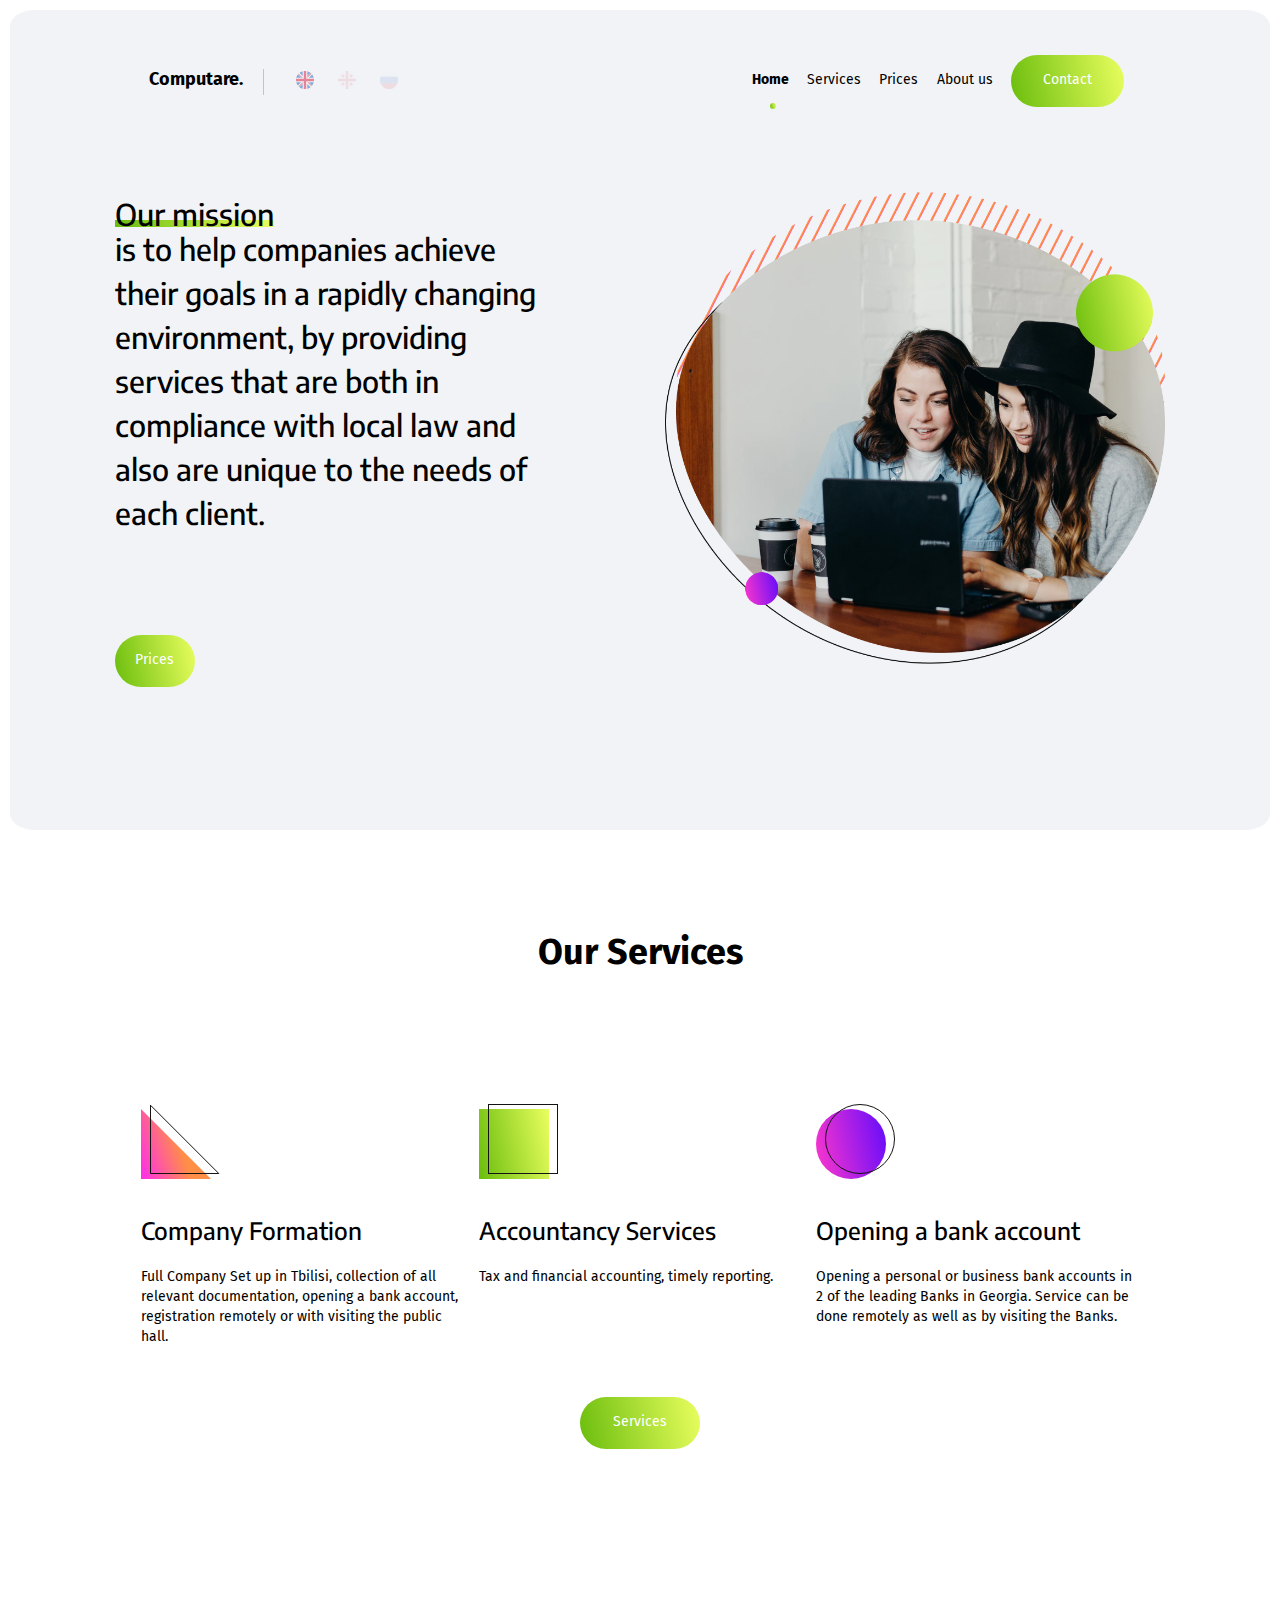
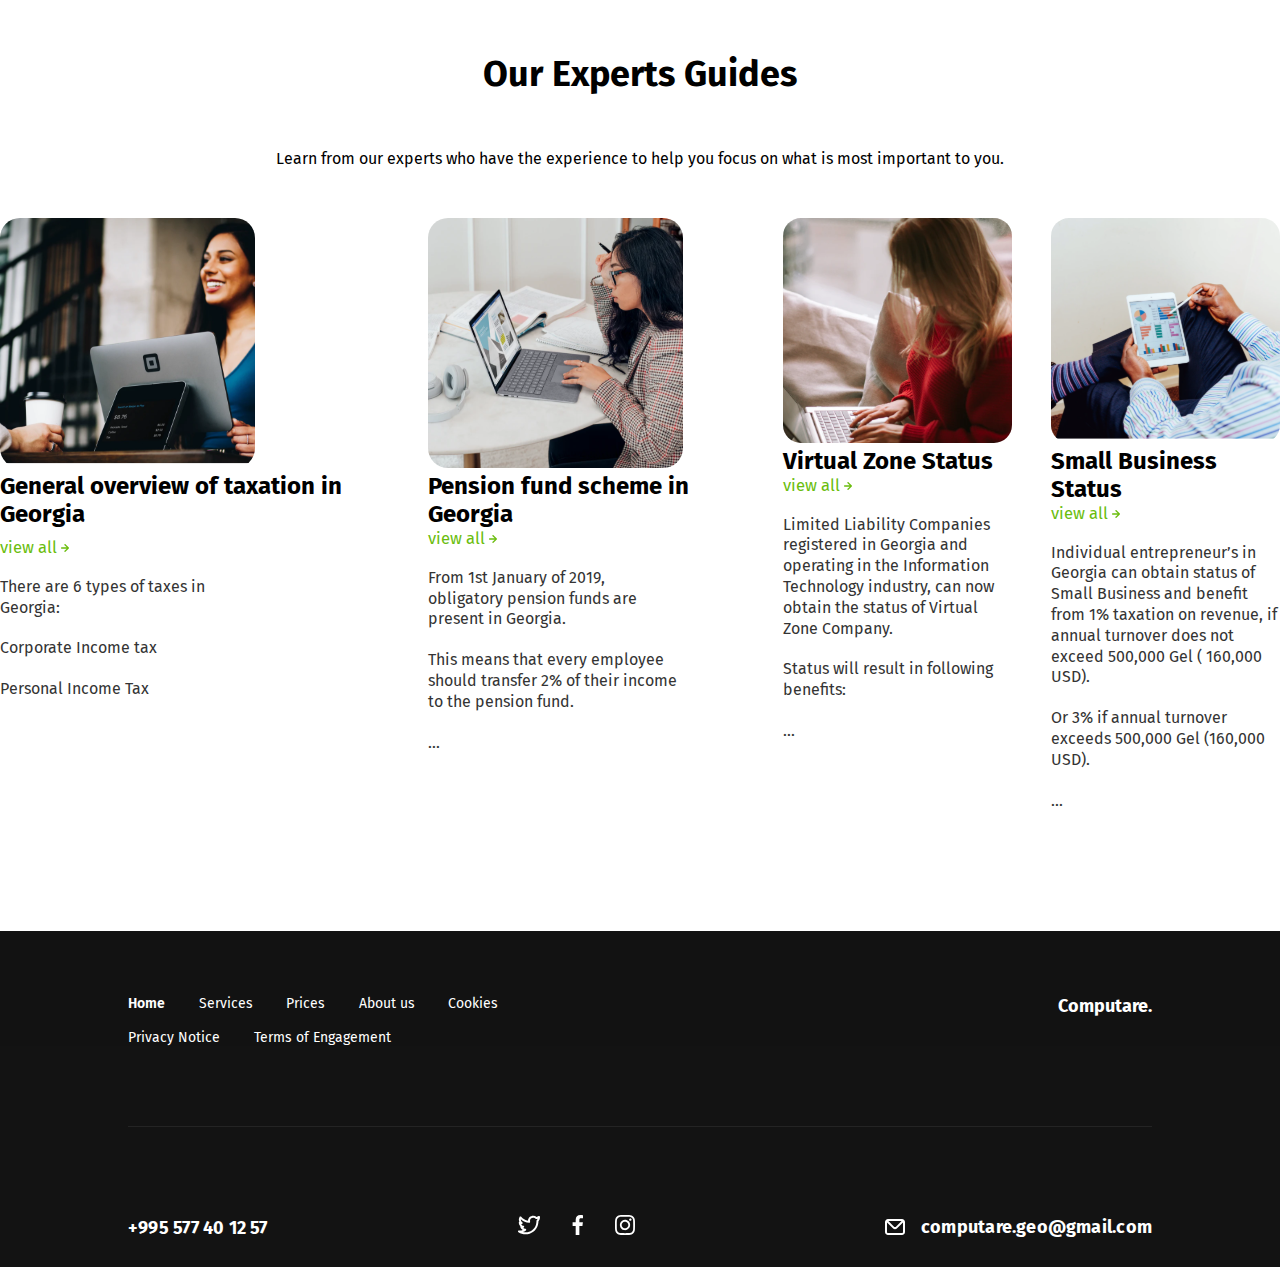
==== commit e8e24f44: "Updated files and add script" ====
--- a/index.html
+++ b/index.html
@@ -280,45 +280,72 @@
     </div>
 </section>
 -->
-
 <section id="experts-section">
     <h1>Our Experts Guides</h1> 
     <p id="experts-p">Learn from our experts who have the experience to help you focus on what is most important to you.</p>
     <div id="experts-div">
         <div>
             <img src="/images/image 4.svg" alt="">
-            <h2>Limited Company</h2>
-            <a class="view" href="#">view all <span><img src="/images/greenArr.svg" alt="green-arrow"></span></a>
-            <a href="#">Irish Company Formation</a>
-            <a href="#">Moving Your UK Company To Ireland</a>
-            <a href="#">Complete Company Registration In Ireland</a>
-        </div>
+            <h2>General overview of taxation in Georgia</h2>
+            <button data-modal-target="#modal" class="view">view all <span><img src="/images/greenArr.svg" alt="green-arrow"></span></button>
+            <p class="experts-text">There are 6 types of taxes in Georgia:</p>
+            <p class="experts-text">Corporate Income tax</p>
+            <p class="experts-text">Personal Income Tax</p>
+        </div>
+        <div class="modal" id="modal">
+            <div class="modal-header">
+                <div class="modal-title">General overview of taxation in Georgia</div>
+                <button data-close-button class="modal-close-button">&times;</button>
+            </div>
+            <div class="modal-body">
+                There are 6 types of taxes in Georgia:
+                <ul>
+                    <li> Corporate Income tax</li>
+                    <li>Personal Income Tax</li> 
+                    <li>Value added Tax</li> 
+                    <li>Import tax</li> 
+                    <li>Excise tax</li> 
+                    <li>Property tax</li> 
+                </ul>
+                <br>
+                    For most of the limited liability companies profit tax applies only on dividends paid, Expenses that are not related to business activities, Undocumented expenses.
+                    This means that if an LLC reinvests its profits into the business, those reinvested profits will not be taxed.
+                    Most of the Personal income tax is applied on the income of individuals. However, it is worth noting that an LLC is liable to withhold and pay personal income tax on salaries and service payments to individuals.
+                    Value added tax is applied on turnover with the option of deduction. They are paid by companies with annual income more than 100,000Gel. VAT can be deducted on expenses incurred in Georgia. VAT is territorial tax and applies on incomes generated in Georgia. Therefore, if a company exports services outside of Georgia it can enjoy exemption from VAT and also can deduct and return already paid VAT on expenses incurred in Georgia.
+                    Import tax is applied on imported goods.
+                    Excise tax is applied on sale and manufacturing of specific products. Mostly alcohol, tobacco etc.
+                    Property tax is an annual tax that is applied on a company's own Property and land.
+                    Each of the taxes has its implications and exceptions. Detailed examination of specific cases is always required and the above brief overview cannot be considered as a substitute of informed advice. 
+
+            </div>
+        </div>
+        <div id="overlay"></div>
 
         <div>
             <img src="/images/image 5.svg" alt="">
-            <h2>Sole Trader</h2>
-            <a class="view" href="#">view all <span><img src="/images/greenArr.svg" alt="green-arrow"></span></a>
-            <a href="#">Registering As A Sole Trader In Ireland: A Step-by-Step Checklist</a>
-            <a href="#">Working With An Online Accountant</a>
-            <a href="#">How To Start An Online Business</a>
+            <h2>Pension fund scheme in Georgia</h2>
+            <a class="view" >view all <span><img src="/images/greenArr.svg" alt="green-arrow"></span></a>
+            <p class="experts-text" href="#">From 1st January of 2019, obligatory pension funds are present in Georgia. </p>
+            <p class="experts-text">This means that every employee should transfer 2% of their income to the pension fund.</p>
+            <p class="experts-text">...</p>
         </div>
 
         <div>
             <img src="/images/image 6.svg" alt="">
-            <h2>Tax & VAT</h2>
+            <h2>Virtual Zone Status</h2>
             <a class="view" href="#">view all <span><img src="/images/greenArr.svg" alt="green-arrow"></span></a>
-            <a href="#">How Do I Register For VAT In Ireland?</a>
-            <a href="#">How To Charge VAT Between Ireland, the EU and Internationally</a>
-            <a href="#">Have You Under-Declared Tax And VAT?</a>
+            <p class="experts-text">Limited Liability Companies registered in Georgia and operating in the Information Technology industry, can now obtain the status of Virtual Zone Company. </p>
+            <p class="experts-text">Status will result in following benefits:</p>
+            <p class="experts-text">...</p>
         </div>
 
         <div>
             <img src="/images/image 7.svg" alt="">
-            <h2>Tools & Resources</h2>
+            <h2>Small Business Status</h2>
             <a class="view" href="#">view all <span><img src="/images/greenArr.svg" alt="green-arrow"></span></a>
-            <a href="#">Best Business Bank Accounts For Startups In Ireland: The Complete Guide</a>
-            <a href="#">Best Online Accounting Software For Small Businesses In Ireland</a>
-            <a href="#">Bookkeeping Guide For Small Businesses In Ireland</a>
+            <p class="experts-text">Individual entrepreneur’s in Georgia can obtain status of Small Business and benefit from 1% taxation on revenue, if annual turnover does not exceed 500,000 Gel ( 160,000 USD).</p>
+            <p class="experts-text">Or 3% if annual turnover exceeds 500,000 Gel (160,000 USD).</p>
+            <p class="experts-text">...</p>
         </div>
     </div>
 </section>
--- a/styles/styles.css
+++ b/styles/styles.css
@@ -636,6 +636,18 @@
     line-height: 50px;
     font-family: 'Fira Sans', sans-serif;
     text-align: center;
+
+}
+.view{
+    cursor: pointer;
+    border: none;
+    outline: none;
+    background: none;
+    color: #6ABD0D;
+    text-decoration: none;
+    font-family: 'Fira Sans', sans-serif;
+    font-size: 1.04em;
+    margin-top: 9px;
 }
 
 #experts-div {
@@ -658,7 +670,7 @@
             flex: 1 0 200px;
 }
 
-#experts-section a {
+.experts-text {
     display: block;
     margin-top: 20px;
     margin-bottom: 20px;
@@ -669,10 +681,7 @@
     line-height: 1.3rem;
 }
 
-#experts-section .view {
-    color: #6ABD0D;
-    text-decoration: none;
-}
+
 
 
 #experts-p {
@@ -681,7 +690,62 @@
     text-align: center;
 }
 
-
+.modal{
+    position: fixed;
+    top: 50%;
+    left: 50%;
+    transform: translate(-50%, -50%) scale(0);
+    transition: 200ms ease-in-out ;
+    border: 1px solid black;
+    border-radius: 10px;
+    z-index: 34;
+    background-color: white;
+    width: 500px;
+    max-width: 80%;
+}
+.modal.active{
+    transform: translate(-50%, -50%) scale(1);
+}
+
+.modal-header{
+    padding: 10px 15px;
+    display: flex;
+    justify-content: space-between;
+    align-items: center;
+}
+.modal-header .info-close-button {
+    cursor: pointer;
+    border: none;
+    outline: none;
+    background: none;
+    font-size: 1.25rem;
+    font-weight: bold;
+}
+ .modal-body{
+     padding: 10px 15px;
+ }
+
+ .modal-body li{
+     list-style-type: none;
+ }
+
+ #overlay{
+     position: fixed;
+     opacity: 0;
+     top: 0;
+     left: 0;
+     right: 0;
+     bottom: 0;
+     background-color:rgba(0, 0, 0, 0.5) ;
+     pointer-events: none;
+     transition: 200ms ease-in-out ;
+
+ }
+
+ #overlay.active {
+    pointer-events: all;
+    opacity: 1;
+ }
 
 /*----------------------------------------------------------------------------*/
 
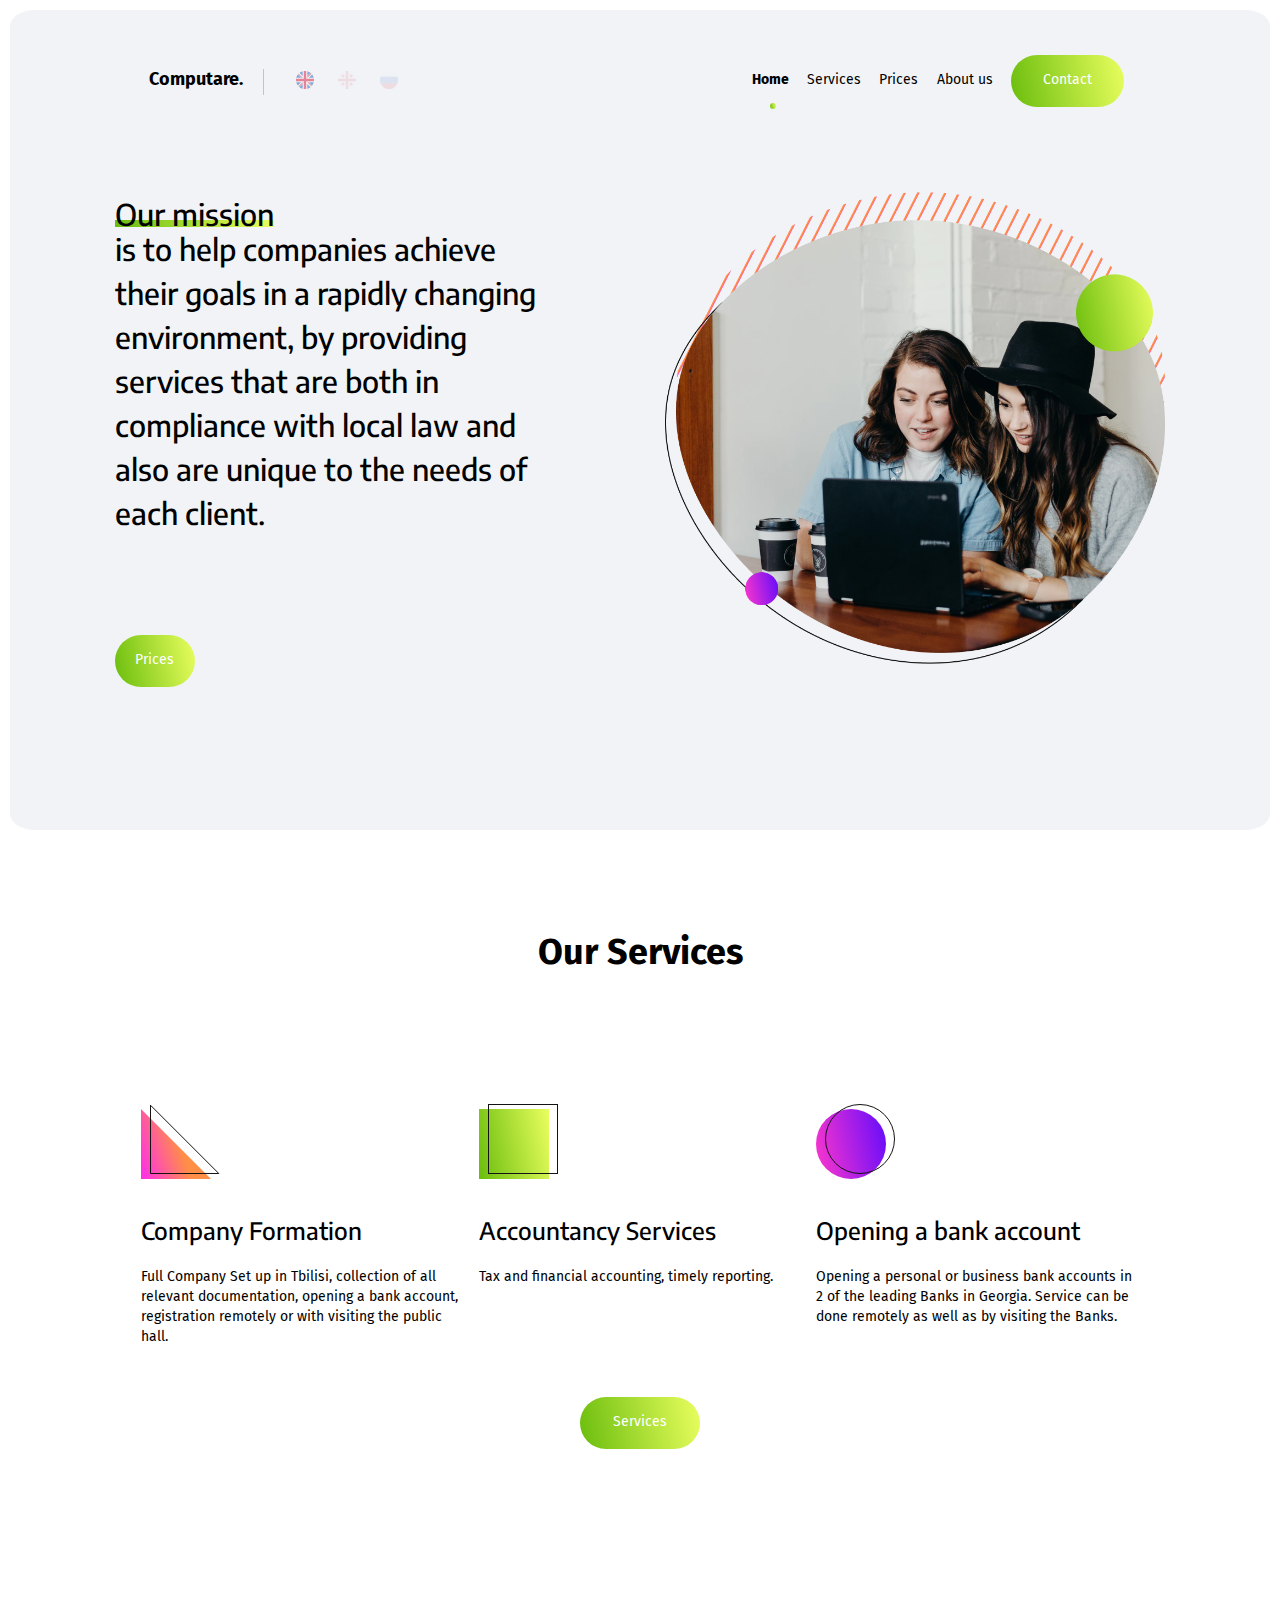
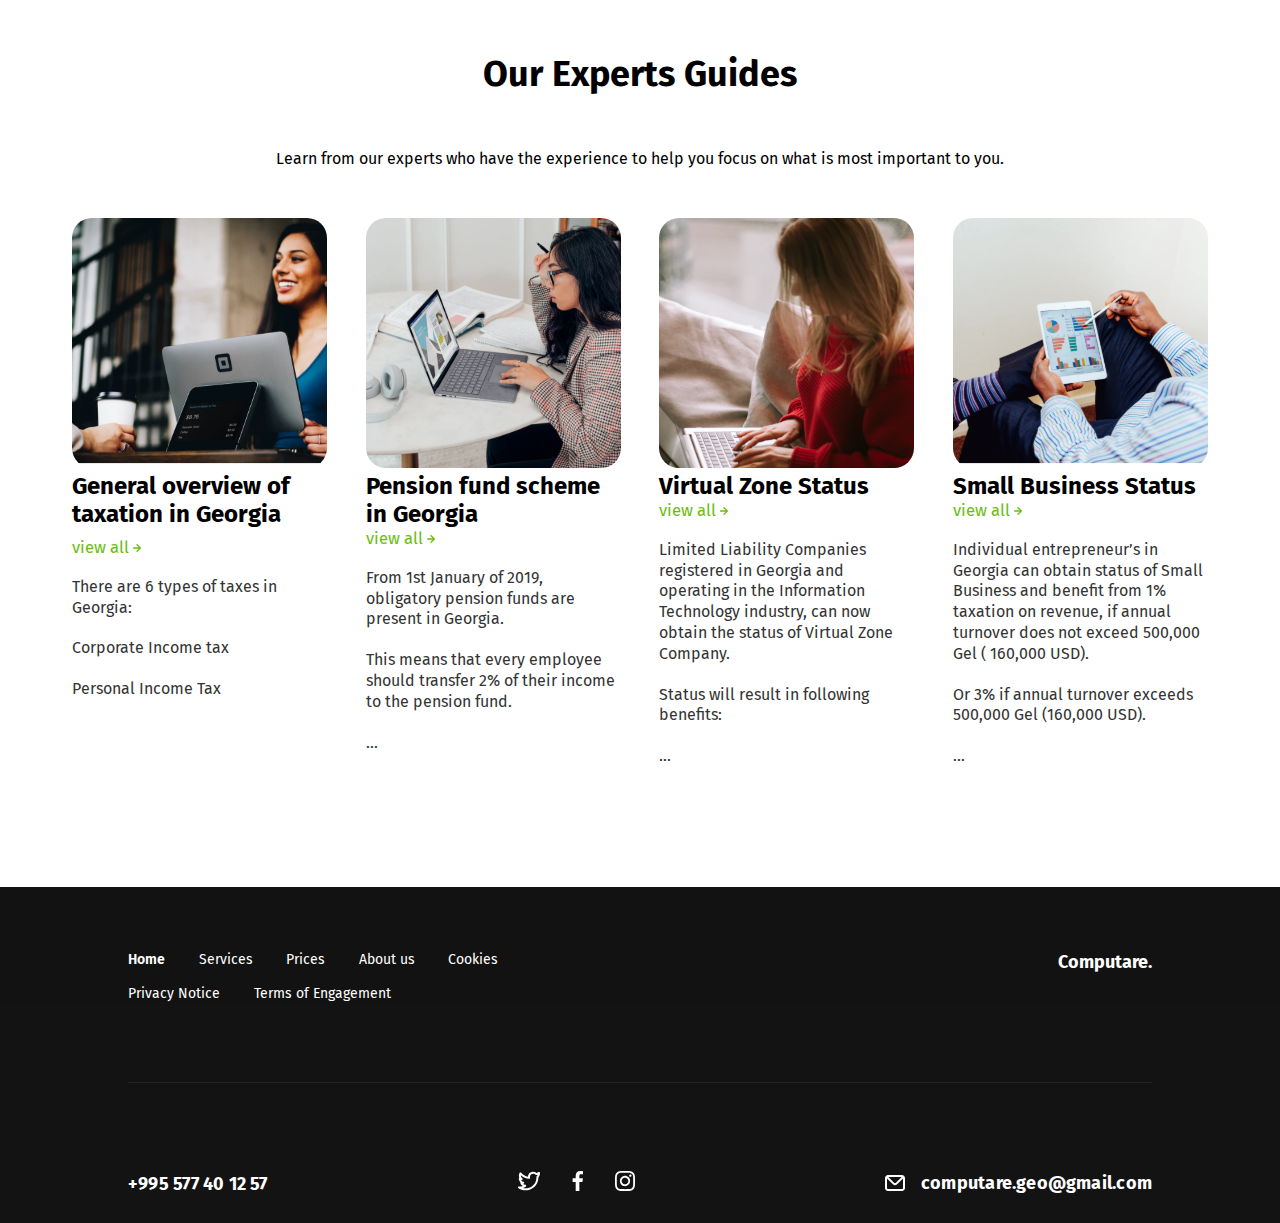
==== commit 448f3749: "add script link in index.html" ====
--- a/index.html
+++ b/index.html
@@ -13,6 +13,7 @@
     <link href="https://fonts.googleapis.com/css2?family=Fira+Sans:ital,wght@0,100;0,200;0,300;0,400;0,500;0,600;0,700;1,100;1,200;1,400;1,500;1,600;1,800&display=swap" rel="stylesheet">
     <link href="https://fonts.googleapis.com/css2?family=Fira+Sans:ital,wght@0,100;0,200;0,300;0,400;0,500;0,600;0,700;1,100;1,200;1,400;1,500;1,600;1,800&display=swap" rel="stylesheet">
     <link rel="stylesheet" href="http://www.fontsaddict.com/fontface/avaza-mtavruli.ttf">
+    <script defer src="script.js"></script>
 </head>
 <body>
     <!--
@@ -286,7 +287,7 @@
     <div id="experts-div">
         <div>
             <img src="/images/image 4.svg" alt="">
-            <h2>General overview of taxation in Georgia</h2>
+            <h2>General overview of <br> taxation in Georgia</h2>
             <button data-modal-target="#modal" class="view">view all <span><img src="/images/greenArr.svg" alt="green-arrow"></span></button>
             <p class="experts-text">There are 6 types of taxes in Georgia:</p>
             <p class="experts-text">Corporate Income tax</p>
@@ -323,7 +324,7 @@
 
         <div>
             <img src="/images/image 5.svg" alt="">
-            <h2>Pension fund scheme in Georgia</h2>
+            <h2>Pension fund scheme<br> in Georgia</h2>
             <a class="view" >view all <span><img src="/images/greenArr.svg" alt="green-arrow"></span></a>
             <p class="experts-text" href="#">From 1st January of 2019, obligatory pension funds are present in Georgia. </p>
             <p class="experts-text">This means that every employee should transfer 2% of their income to the pension fund.</p>
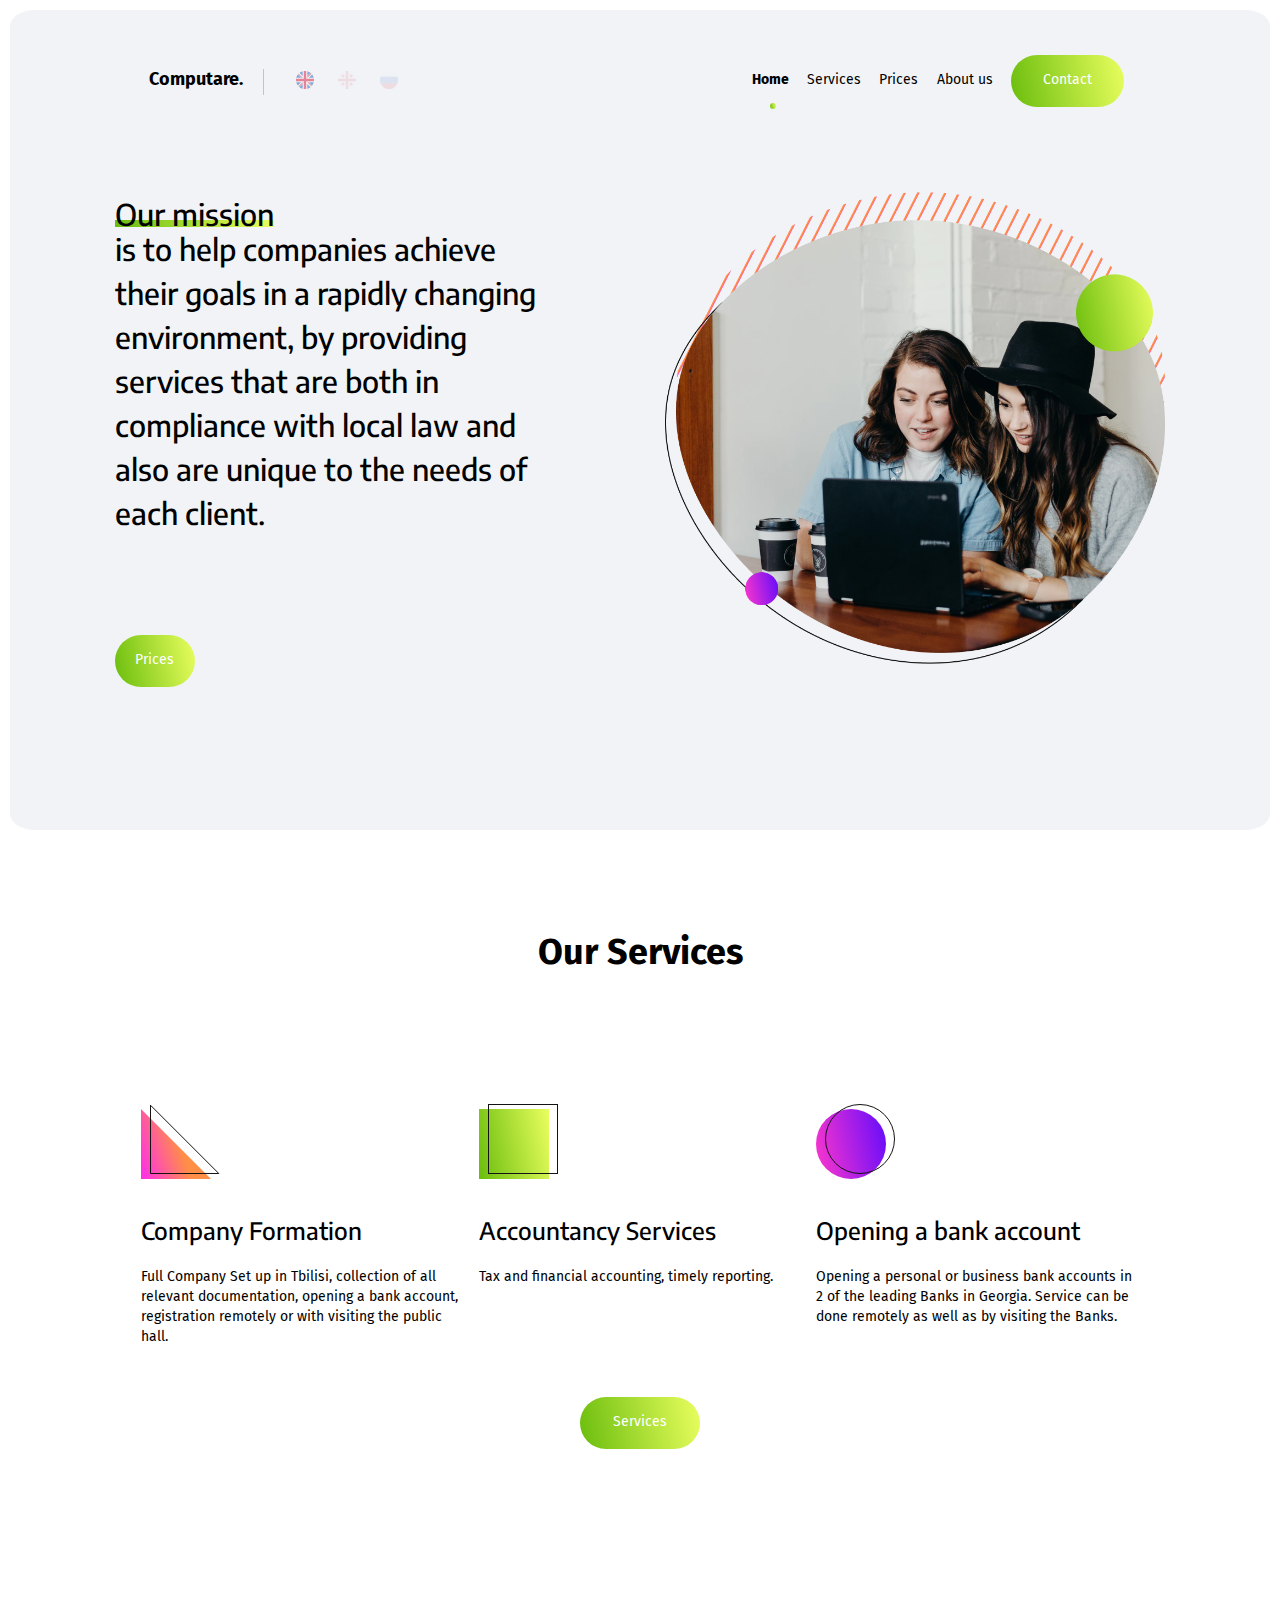
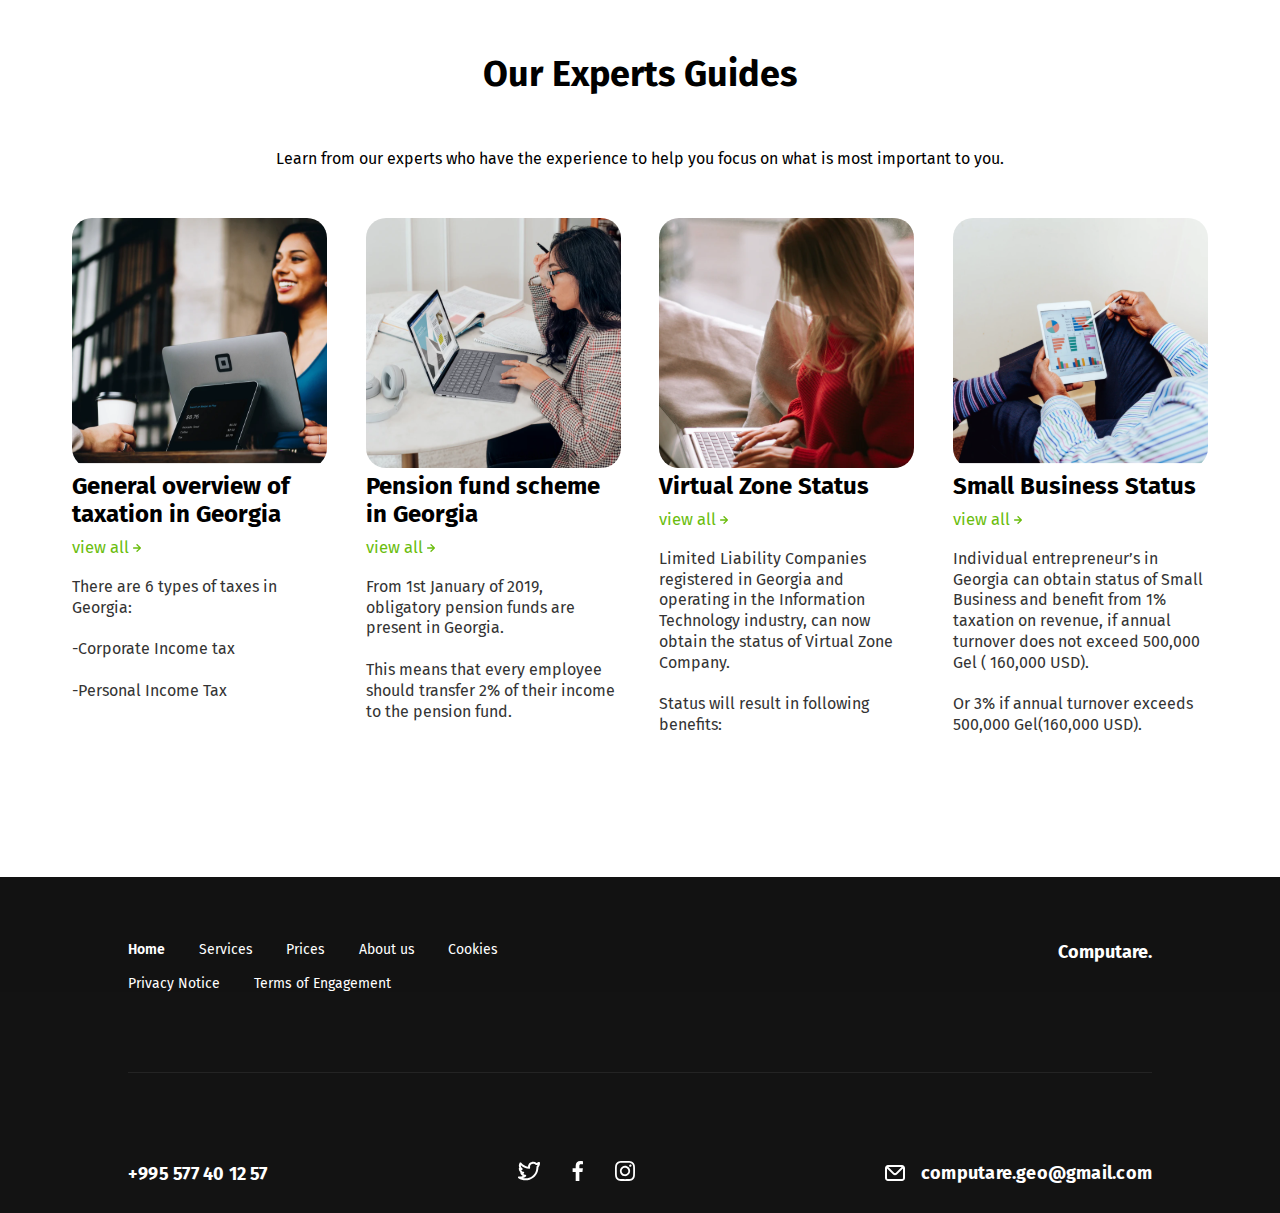
==== commit c8b587ba: "Add new feature (view more)" ====
--- a/index.html
+++ b/index.html
@@ -16,11 +16,7 @@
     <script defer src="script.js"></script>
 </head>
 <body>
-    <!--
-    <div class="loader">
-        <img id="loader-img" src="/images/Computare..svg" alt="Computare">
-    </div>
-    -->
+    
 <div class="landing">
     <section class="header">
         <nav>
@@ -29,7 +25,7 @@
             <a class="lang-icon"  href="index.html"><img class="engl-icon" id="active-engl" src="/images/english.svg" alt="english icon"></a>
             <a class="lang-icon"  href="georgian-landing.html"><img class="other-lang" src="/images/georgia.svg" alt="georgian icon"></a>
             <a class="lang-icon" href="#"><img class="other-lang" src="/images/russian.svg" alt="russian icon"></a>
-    <!--<img class="menu-icon" src="/images/Hamburger_icon.svg"  alt="menu icon">-->
+   
             <div class="nav-links" id="navLinks">
                 
                 <ul>
@@ -91,196 +87,7 @@
     
 </section>
 <div id="services-btn"><a href="services.html">Services</a></div>
-    <!--
-    <div class="service-list">
-        <div class="service">
-            <img class="service-icon" src="/images/Ellipse 13.svg" alt="service icon">
-            <p class="service-text">Registered Office Address</p>
-        </div>
-        <div class="service">
-            <img class="service-icon" src="/images/Ellipse 13.svg" alt="service icon">
-            <p class="service-text">Registered Office Address</p>
-        </div>
-        <div class="service">
-            <img class="service-icon" src="/images/Ellipse 13.svg" alt="service icon">
-            <p class="service-text">Registered Office Address</p>
-        </div>
-        <div class="service">
-            <img class="service-icon" src="/images/Ellipse 13.svg" alt="service icon">
-            <p class="service-text">Registered Office Address</p>
-        </div>
-        <div class="service">
-            <img class="service-icon" src="/images/Ellipse 13.svg" alt="service icon">
-            <p class="service-text">Registered Office Address</p>
-        </div>
-        <div class="service">
-            <img class="service-icon" src="/images/Ellipse 13.svg" alt="service icon">
-            <p class="service-text">Registered Office Address</p>
-        </div>
-        <div class="service">
-            <img class="service-icon" src="/images/Ellipse 13.svg" alt="service icon">
-            <p class="service-text">Registered Office Address</p>
-        </div>
-        <div class="service">
-            <img class="service-icon" src="/images/Ellipse 13.svg" alt="service icon">
-            <p class="service-text">Registered Office Address</p>
-        </div>
-        <div class="service">
-            <img class="service-icon" src="/images/Ellipse 13.svg" alt="service icon">
-            <p class="service-text">Registered Office Address</p>
-        </div>
-        <div class="service">
-            <img class="service-icon" src="/images/Ellipse 13.svg" alt="service icon">
-            <p class="service-text">Registered Office Address</p>
-        </div>
-        <div class="service">
-            <img class="service-icon" src="/images/Ellipse 13.svg" alt="service icon">
-            <p class="service-text">Registered Office Address</p>
-        </div>
-        <div class="service">
-            <img class="service-icon" src="/images/Ellipse 13.svg" alt="service icon">
-            <p class="service-text">Registered Office Address</p>
-        </div>
-    </div>
-</section>
-<section id="prices-section">
-    <div id="prices-text-div">
-        <h2 id="prices-header">Prices</h2>
-        <p id="">Choose your plan and start grow up!</p>
-    </div>
-
-    <div id="prices-cards-div">
-        <div class="cont-div">
-            <div id="tiny-plan" class="prices-card">
-                <div class="header-div" id="tiny-plan-header-div">
-                    <h3 class="prices-header">TINY PLAN</h3>
-                    <p class="monthly-plan">monthly plan</p>
-                    <p class="price">$9.97</p>
-                </div>
-                <div class="whole-benefits-div">
-                    <div class="benefit-div">
-                        <p class="benefits">Business Plan <span class="checkmark"><img src="/images/Vector (8).svg" alt=""></span></p>
-                    </div>
-                    <div class="benefit-div">
-                        <p class="benefits">1,000 Notifications <span class="checkmark"><img src="/images/Vector (8).svg" alt=""></span></p>
-                    </div>
-                    <div class="benefit-div">
-                        <p class="benefits">1M Visitors <span class="checkmark"><img src="/images/Vector (8).svg" alt=""></span></p>
-                    </div>
-                    <div class="benefit-div">
-                        <p class="benefits">Email Support <span class="checkmark"><img src="/images/Vector (8).svg" alt=""></span></p>
-                    </div>
-                    <div class="benefit-div">
-                        <p class="benefits">4 Campaigns <span class="checkmark"><img src="/images/Vector (8).svg" alt=""></span></p>
-                    </div>
-                    <div class="benefit-div">
-                        <p class="benefits">1 Domain Users <span class="checkmark"><img src="/images/Vector (8).svg" alt=""></span></p>
-                    </div>
-                    <div class="benefit-div">
-                        <p class="benefits">Easy to use 25 <span class="checkmark"><img src="/images/Vector (8).svg" alt=""></span></p>
-                    </div>
-                    <div class="benefit-div">
-                        <p class="benefits">Supports all sites & CMS <span class="checkmark"><img src="/images/Vector (8).svg" alt=""></span></p>
-                    </div>
-                    <div class="benefit-div">
-                        <p class="benefits"></p>
-                    </div>
-                </div>
-                <div id="tiny-plan-button" class="prices-button">
-                    <p class="button-text">Upgrade Now</p>
-                </div>
-            </div>
-        </div>
-        <div class="cont-div">
-            <div id="small-business" class="prices-card">
-                <div class="header-div" id="small-business-header-div">
-                    <div id="best-offer-cont">
-                        <div id="best-offer-div">
-                            <p>BEST OFFER</p>
-                        </div>
-                    </div>
-                    <h3 class="prices-header">SMALL BUSINESS</h3>
-                    <p class="monthly-plan">monthly plan</p>
-                    <p class="price">$24.99</p>
-                </div>
-                <div class="whole-benefits-div">
-                    <div class="benefit-div">
-                        <p class="benefits">Business Plan <span class="checkmark"><img src="/images/green-checkmark.svg" alt=""></span></p>
-                    </div>
-                    <div class="benefit-div">
-                        <p class="benefits">10 domain Uses <span class="checkmark"><img src="/images/green-checkmark.svg" alt=""></span></p>
-                    </div>
-                    <div class="benefit-div">
-                        <p class="benefits">1M+ Visitors <span class="checkmark"><img src="/images/green-checkmark.svg" alt=""></span></p>
-                    </div>
-                    <div class="benefit-div">
-                        <p class="benefits">Easy to use 25 <span class="checkmark"><img src="/images/green-checkmark.svg" alt=""></span></p>
-                    </div>
-                    <div class="benefit-div">
-                        <p class="benefits">30 Campaigns <span class="checkmark"><img src="/images/green-checkmark.svg" alt=""></span></p>
-                    </div>
-                    <div class="benefit-div">
-                        <p class="benefits">5000K different Notifications <span class="checkmark"><img src="/images/green-checkmark.svg" alt=""></span></p>
-                    </div>
-                    <div class="benefit-div">
-                        <p class="benefits">Supports all sites & CMS <span class="checkmark"><img src="/images/green-checkmark.svg" alt=""></span></p>
-                    </div>
-                    <div class="benefit-div">
-                        <p class="benefits">Email & Call Support <span class="checkmark"><img src="/images/green-checkmark.svg" alt=""></span></p>
-                    </div>
-                    <div class="benefit-div">
-                        <p class="benefits"></p>
-                    </div>
-                </div>
-                <div id="small-bus-button" class="prices-button">
-                    <p class="button-text">Upgrade Now</p>
-                </div>
-            </div>
-        </div>
-        <div class="cont-div">
-            <div id="tiny plan" class="prices-card">
-                <div class="header-div" id="gold-header-div">
-                    <h3 class="prices-header">GOLD - NO BRANDING</h3>
-                    <p class="monthly-plan">monthly plan</p>
-                    <p class="price">$49.00</p>
-                </div>
-                <div class="whole-benefits-div">
-                    <div class="benefit-div">
-                        <p class="benefits">Business Plan <span class="checkmark"><img src="/images/gold-checkmark.svg" alt=""></span></p>
-                    </div>
-                    <div class="benefit-div">
-                        <p class="benefits">1,000 Notifications <span class="checkmark"><img src="/images/gold-checkmark.svg" alt=""></span></p>
-                    </div>
-                    <div class="benefit-div">
-                        <p class="benefits">1M Visitors <span class="checkmark"><img src="/images/gold-checkmark.svg" alt=""></span></p>
-                    </div>
-                    <div class="benefit-div">
-                        <p class="benefits">Email Support <span class="checkmark"><img src="/images/gold-checkmark.svg" alt=""></span></p>
-                    </div>
-                    <div class="benefit-div">
-                        <p class="benefits">4 Campaigns <span class="checkmark"><img src="/images/gold-checkmark.svg" alt=""></span></p>
-                    </div>
-                    <div class="benefit-div">
-                        <p class="benefits">1 Domain Users <span class="checkmark"><img src="/images/gold-checkmark.svg" alt=""></span></p>
-                    </div>
-                    <div class="benefit-div">
-                        <p class="benefits">Easy to use 25 <span class="checkmark"><img src="/images/gold-checkmark.svg" alt=""></span></p>
-                    </div>
-                    <div class="benefit-div">
-                        <p class="benefits">Supports all sites & CMS <span class="checkmark"><img src="/images/gold-checkmark.svg" alt=""></span></p>
-                    </div>
-                    <div class="benefit-div">
-                        <p class="benefits"></p>
-                    </div>
-                </div>
-                <div id="gold-bus-button" class="prices-button">
-                    <p class="button-text">Upgrade Now</p>
-                </div>
-            </div>
-        </div>
-    </div>
-</section>
--->
+
 <section id="experts-section">
     <h1>Our Experts Guides</h1> 
     <p id="experts-p">Learn from our experts who have the experience to help you focus on what is most important to you.</p>
@@ -288,65 +95,91 @@
         <div>
             <img src="/images/image 4.svg" alt="">
             <h2>General overview of <br> taxation in Georgia</h2>
-            <button data-modal-target="#modal" class="view">view all <span><img src="/images/greenArr.svg" alt="green-arrow"></span></button>
-            <p class="experts-text">There are 6 types of taxes in Georgia:</p>
-            <p class="experts-text">Corporate Income tax</p>
-            <p class="experts-text">Personal Income Tax</p>
-        </div>
-        <div class="modal" id="modal">
-            <div class="modal-header">
-                <div class="modal-title">General overview of taxation in Georgia</div>
-                <button data-close-button class="modal-close-button">&times;</button>
-            </div>
-            <div class="modal-body">
-                There are 6 types of taxes in Georgia:
-                <ul>
-                    <li> Corporate Income tax</li>
-                    <li>Personal Income Tax</li> 
-                    <li>Value added Tax</li> 
-                    <li>Import tax</li> 
-                    <li>Excise tax</li> 
-                    <li>Property tax</li> 
-                </ul>
-                <br>
-                    For most of the limited liability companies profit tax applies only on dividends paid, Expenses that are not related to business activities, Undocumented expenses.
-                    This means that if an LLC reinvests its profits into the business, those reinvested profits will not be taxed.
-                    Most of the Personal income tax is applied on the income of individuals. However, it is worth noting that an LLC is liable to withhold and pay personal income tax on salaries and service payments to individuals.
-                    Value added tax is applied on turnover with the option of deduction. They are paid by companies with annual income more than 100,000Gel. VAT can be deducted on expenses incurred in Georgia. VAT is territorial tax and applies on incomes generated in Georgia. Therefore, if a company exports services outside of Georgia it can enjoy exemption from VAT and also can deduct and return already paid VAT on expenses incurred in Georgia.
-                    Import tax is applied on imported goods.
-                    Excise tax is applied on sale and manufacturing of specific products. Mostly alcohol, tobacco etc.
-                    Property tax is an annual tax that is applied on a company's own Property and land.
-                    Each of the taxes has its implications and exceptions. Detailed examination of specific cases is always required and the above brief overview cannot be considered as a substitute of informed advice. 
-
-            </div>
+            <button class="view" onclick="myFunction('text1')">view all <span><img src="/images/greenArr.svg" alt="green-arrow"></span></button>
+            <p class="experts-text">There are 6 types of taxes in Georgia:<br><br>
+                -Corporate Income tax<br><br>
+                -Personal Income Tax<br><br>
+                <span id="text1">
+                -Value added Tax<br><br>
+                -Import tax<br><br>
+                -Excise tax<br><br>
+                -Property tax<br><br>
+                
+                For most of the limited liability companies profit tax applies only on dividends paid,
+                 Expenses that are not related to business activities, Undocumented expenses.
+                This means that if an LLC reinvests its profits into the business,
+                 those reinvested profits will not be taxed.
+                Most of the Personal income tax is applied on the income of individuals.
+                 However, it is worth noting that an LLC is liable to withhold and pay
+                  personal income tax on salaries and service payments to individuals.
+                Value added tax is applied on turnover with the option of deduction.
+                 They are paid by companies with annual income more than 100,000Gel. VAT can be deducted on expenses incurred in Georgia. VAT is territorial tax and applies on incomes generated in Georgia. Therefore, if a company exports services outside of Georgia it can enjoy exemption from VAT and also can deduct and return already paid VAT on expenses incurred in Georgia.
+                Import tax is applied on imported goods.
+                Excise tax is applied on sale and manufacturing of specific products.
+                 Mostly alcohol, tobacco etc.
+                Property tax is an annual tax that is applied on a company's own Property and land.
+                Each of the taxes has its implications and exceptions.
+                 Detailed examination of specific cases is always required and the above brief overview cannot be considered as a substitute of informed advice. 
+                </span></p>
         </div>
         <div id="overlay"></div>
 
         <div>
-            <img src="/images/image 5.svg" alt="">
-            <h2>Pension fund scheme<br> in Georgia</h2>
-            <a class="view" >view all <span><img src="/images/greenArr.svg" alt="green-arrow"></span></a>
-            <p class="experts-text" href="#">From 1st January of 2019, obligatory pension funds are present in Georgia. </p>
-            <p class="experts-text">This means that every employee should transfer 2% of their income to the pension fund.</p>
-            <p class="experts-text">...</p>
+            <img  src="/images/image 5.svg" alt="">
+            <h2 >Pension fund scheme<br> in Georgia</h2>
+            <button class="view" onclick="myFunction('textTwo')" >view all <span><img src="/images/greenArr.svg" alt="green-arrow"></span></button>
+            <p class="experts-text" >From 1st January of 2019, obligatory pension funds are present in Georgia.<br><br> 
+            This means that every employee should transfer 2% of their income to the pension fund.<span id="textTwo">On the other hand, employers should add another 2% and finally the government adds another 2%. As a result, 6% of gross income is accumulated every month in the employed persons pension fund.  Those funds can only be obtained when a person reaches relevant age.
+                Administration of deducting and transferring pension contributions is the duty of the employer.
+                Let’s take a look at an example:
+                Kate works at a company as a receptionist, and she is 25 years old,  her monthly salary is a gross 1000 Gel.  Before the activation of the pension fund scheme Kate was paid a net 800 Gel. Which is 1000 gross salary minus 20%  of income tax, which is paid by the company.  
+                After the activation of Pension fund scheme following scenario takes place:
+                Company deducts 20Gel, which is 2% of 1000 Gel from Payment to Kate and transfers this amount to her pension fund, additionally Company transfers another 20Gel in Kate's pensions fund from companies own expenses. Also, Company now pays 1000*20%*98% = 196 Gel to the government as income tax, as pension contributions are exempt from income tax.
+                To sum up, as a result of the activation of obligatory pension fund scheme in Georgia:
+                Kate receives net salary from the company 796 Gel
+                Income tax is paid to government by the company 196 Gel
+                Amount Paid to Pension Fund by the company is 40Gel.                
+                </span></p>
         </div>
 
         <div>
             <img src="/images/image 6.svg" alt="">
             <h2>Virtual Zone Status</h2>
-            <a class="view" href="#">view all <span><img src="/images/greenArr.svg" alt="green-arrow"></span></a>
-            <p class="experts-text">Limited Liability Companies registered in Georgia and operating in the Information Technology industry, can now obtain the status of Virtual Zone Company. </p>
-            <p class="experts-text">Status will result in following benefits:</p>
-            <p class="experts-text">...</p>
+            <button   class="view" onclick="myFunction('text3')" >view all <span><img src="/images/greenArr.svg" alt="green-arrow"></span></button>
+            <p class="experts-text"> Limited Liability Companies registered in Georgia and operating in the Information Technology industry, can now obtain the status of Virtual Zone Company.<br><br> Status will result in following benefits:<br><br>
+                <span id="text3" >
+                Companies will be exempt from Profit tax paid on profits received from service provided outside of Georgia.
+                Companies will be exempt from VAT from income received from service provided outside of Georgia.
+                To obtain the status, the company should visit the web-site <a target="_blank" href="https://newzone.mof.ge/">https://newzone.mof.ge/</a> and fill the request application. 10 days after filling the request, status will be rewarded and relevant certificates will be sent to a candidate, after that the company holding the certificate will exploit already mentioned tax benefits.
+                Additional factors that attract foreign investors in Georgia include:
+                Well-developed internet communications
+                Low level of corruption
+                Relatively cheap labor force
+                And etc.</span>
+                </p>
         </div>
 
         <div>
             <img src="/images/image 7.svg" alt="">
             <h2>Small Business Status</h2>
-            <a class="view" href="#">view all <span><img src="/images/greenArr.svg" alt="green-arrow"></span></a>
-            <p class="experts-text">Individual entrepreneur’s in Georgia can obtain status of Small Business and benefit from 1% taxation on revenue, if annual turnover does not exceed 500,000 Gel ( 160,000 USD).</p>
-            <p class="experts-text">Or 3% if annual turnover exceeds 500,000 Gel (160,000 USD).</p>
-            <p class="experts-text">...</p>
+            <button class="view" onclick="myFunction('text4')">view all <span><img src="/images/greenArr.svg" alt="green-arrow"></span></button>
+            <p class="experts-text">Individual entrepreneur’s in Georgia 
+                can obtain status of Small Business and benefit from
+                1% taxation on revenue, if annual turnover does not
+                exceed 500,000 Gel ( 160,000 USD).<br><br>
+                Or 3% if annual turnover exceeds
+                 500,000 Gel(160,000 USD).<br><br>
+                <span id="text4">Small businesses are not exempt from VAT, if turnover exceeds 100,000 GEL ( 30,000 USD). Unless their services and goods are exempt from VAT. 
+                <br><br>There are some activities which are restricted for small business:<br><br>
+                
+                - Activities that require license<br><br>
+               - Activities that require significant investment such as manufacturing of excise taxable goods<br><br>
+                - Currency exchange operations<br><br>
+                - architecture, Legal, Notary, Audit, Consulting services.<br><br>
+                - Gambling Business activities<br><br>
+                - Recruitment services<br><br>
+                Small businesses do not have an obligation to carry out accounting and maintain records. Simple forms of expenses are required to be maintained only.<br><br>
+            </span></p>
         </div>
     </div>
 </section>
@@ -390,46 +223,6 @@
 
 
 
-<script src="/javascript/index.js">
-</script>
-
-
-<!----------------------------JavaScript--------------------
-<script>
-    var navLinks = document.getElementById("navLinks");
-
-    function showMenu(){
-        navLinks.style.width = "200px";
-        navLinks.style.right = "-40px";
-        navLinks.style.display = "inline-block";
-
-
-        
-    }
-
-    function hideMenu(){
-        navLinks.style.display = "none";
-
-    }
-
-
-/*loader*/
- 
-/*
-$(window).on("bg", function(){
-    $(".loader").fadeOut("slow");
-   
-})
-$(window).on("load", function(){
-   
-    $("#loader-img").fadeOut("slow");
-})
-*/
-
-
-</script>
--->
-
 
 </body>
 
--- a/styles/styles.css
+++ b/styles/styles.css
@@ -696,13 +696,15 @@
     left: 50%;
     transform: translate(-50%, -50%) scale(0);
     transition: 200ms ease-in-out ;
-    border: 1px solid black;
+    /* border: 1px solid rgb(160, 145, 145); */
     border-radius: 10px;
     z-index: 34;
-    background-color: white;
+    background: white;
+    opacity: 0.8;
     width: 500px;
     max-width: 80%;
 }
+
 .modal.active{
     transform: translate(-50%, -50%) scale(1);
 }
@@ -746,6 +748,22 @@
     pointer-events: all;
     opacity: 1;
  }
+#text1, #textTwo, #text3, #text4{
+    display: none;
+}
+#text1.show-more{
+    display: inline;
+ }
+ #textTwo.show-more{
+    display: inline;
+ }
+#text3.show-more{
+    display: inline;
+}
+#text4.show-more{
+    display: inline;
+}
+
 
 /*----------------------------------------------------------------------------*/
 
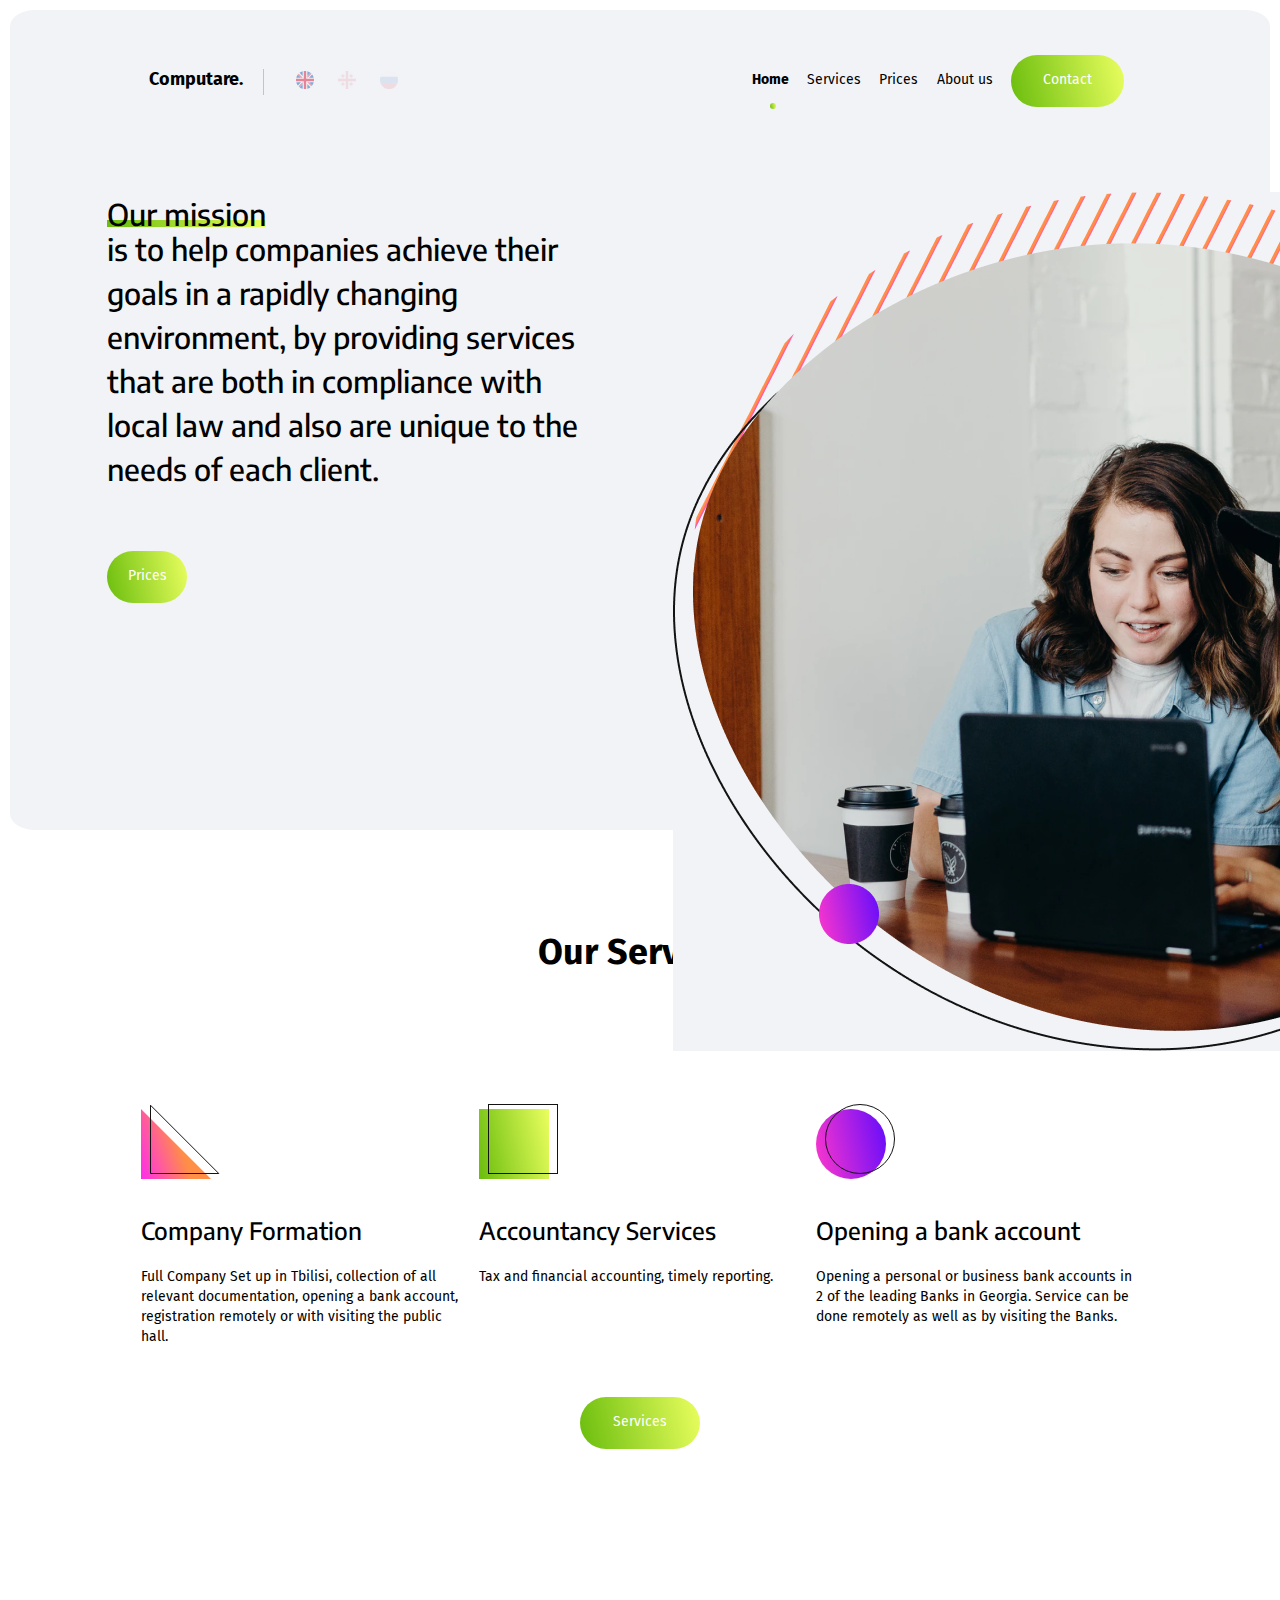
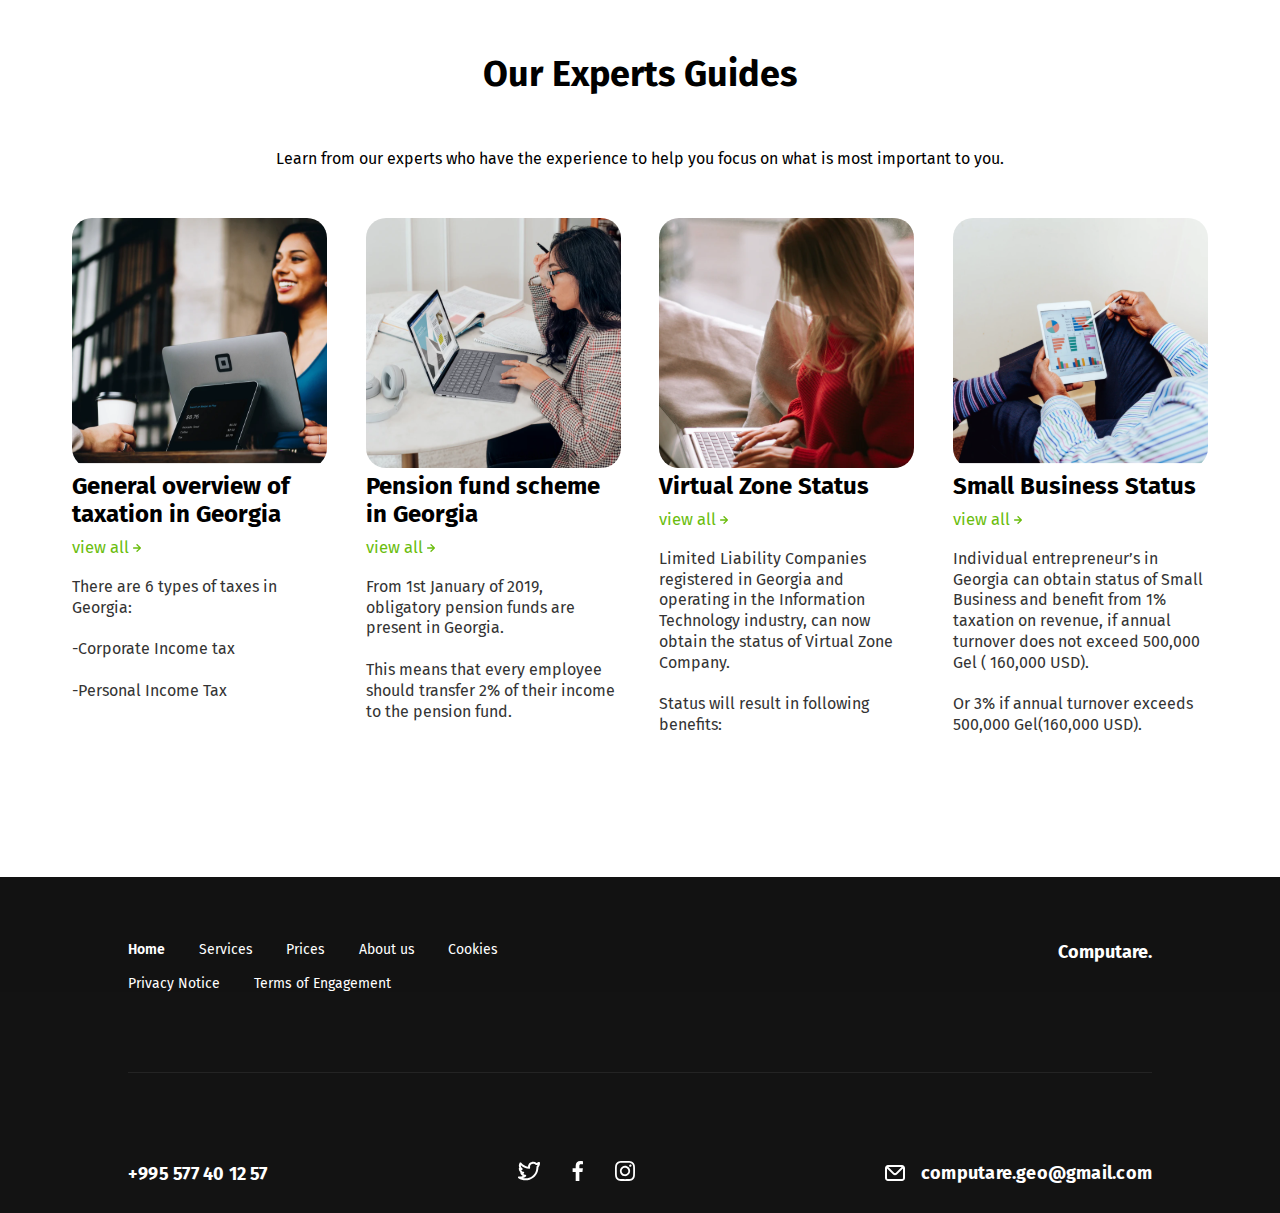
==== commit d488bc92: "add contacts page" ====
--- a/index.html
+++ b/index.html
@@ -35,7 +35,7 @@
                     <li><a href="aboutUs.html">About us</a></li>
                     <!--<li><a href="meet-our-team.html"> Our Team</a></li>
                     <li><a href="guide.html">Guide</a></li>-->
-                    <li id="contact"><a href="#" id="contact-link" >Contact</a></li>
+                    <li id="contact"><a href="contacts.html" id="contact-link" >Contact</a></li>
                 </ul>
             </div>
         </nav>
@@ -211,7 +211,7 @@
         </div>
         <div id="email-footer-div">
             <a href=""><img src="/images/Vector (6).svg" alt=""></a>
-            <a id="footer-email" href=""><p>computare.geo@gmail.com</p></a>
+            <a id="footer-email" href="mailto:computare.geo@gmail.com"><p>computare.geo@gmail.com</p></a>
         </div>
     </div>
 
--- a/styles/styles.css
+++ b/styles/styles.css
@@ -198,7 +198,7 @@
 .text-box {
     position: relative;
     right: 6.5%;
-    width: 37%;
+    width: 40%;
     
 }
 .text-box p{
@@ -263,6 +263,8 @@
 .nav-links ul li a:hover{
     color: #6ABD0D;
 }
+
+
 
 #get-started-div a:hover{
     font-weight: bold;
@@ -314,7 +316,7 @@
 }
 #prices-btn{
    
-    margin-top: 100px;
+    margin-top: 60px;
     width: 80px;
     height: 52px;
     background: -o-linear-gradient(191.97deg, #EBFF5F -0.9%, #6ABD0D 100%);
@@ -2116,6 +2118,38 @@
 
 }
 
+/*----------------------------------------------------------
+ CONTACTS PAGE
+ ----------------------------------------------------------*/
+
+.contact-section{
+    height: 500px;
+    display: flex;
+    justify-content: space-between;
+}
+.contact-detail{
+    margin-left: 150px;
+    margin-top: 90px;
+    width: 500px;
+    
+}
+.contact-detail p {
+    font-family: "Encode Sans", sans-serif;
+    text-align: left;
+    margin-top: 50px;
+    margin-bottom: 30px;
+    font-style: normal;
+    font-weight: 600;
+    color: #131313;
+  
+
+}
+.map{
+    margin-right: 150px;
+    margin-top: 90px;
+}
+
+
 /*=============================================================================
 Media query for nav
 ===============================================================================*/
@@ -2126,10 +2160,63 @@
         display: none;
     }
 
-    ul{
-        margin-top: 50px;
-    }
-}
+  
+    .nav-links ul {
+        width: 30px;
+     
+    }
+    
+    nav{
+        padding-top: 40px;
+        -ms-flex-wrap: nowrap;
+            flex-wrap: nowrap;
+    }
+    .nav-links ul li{
+        display: block;
+        padding-left: 10px;
+    }
+
+    .nav-links{
+        position: absolute;
+        height: 100%;
+        width: 0;
+        top: 0;
+        display: none;
+        text-align: left;
+        z-index: 2;
+        -webkit-transition: 1s;
+           -moz-transition: 1s;
+             -o-transition: 1s;
+                transition: 1s;
+        background-color:#E5E5E5 ;
+    }
+    #contact{ 
+        background: none;    
+    }
+    
+    #contact-link{
+        left: 0; 
+        color: black;
+        
+    }
+  
+/*-------------------------------------------------------------
+contacts media 979
+----------------------------------------------------------------*/
+
+.contact-detail{
+    margin-left: 100px;
+    margin-top: 90px;
+    width: 400px;
+    
+}
+
+.map{
+    margin-right: 100px;
+    margin-top: 90px;
+}
+
+
 
 
 
@@ -2169,6 +2256,7 @@
     }
     .text-box{
         padding-top: 50px ;
+        width: 500px;
     }
 
     .text-box p{
@@ -2214,6 +2302,7 @@
         max-width: 300px;
         margin-left: auto;
         margin-right: auto;
+        margin-top: 50px;
     }
 
     #home{
@@ -2266,7 +2355,30 @@
         margin-bottom: 70px;
         
     }
-
+/*----------------------------------------
+contacts media 780
+-----------------------------------------*/
+.contact-section{
+    width: 300px;
+    flex-direction: column;
+    height: 800px;
+    justify-content: space-evenly;
+    
+}
+.contact-detail{
+    margin-left:auto;
+    margin-right: auto;
+    margin-top: 20px;
+    width: 200px;
+
+    
+}
+
+.map{
+    margin-left:auto;
+    margin-right: auto;
+    margin-top: 20px;
+}
 
 
 
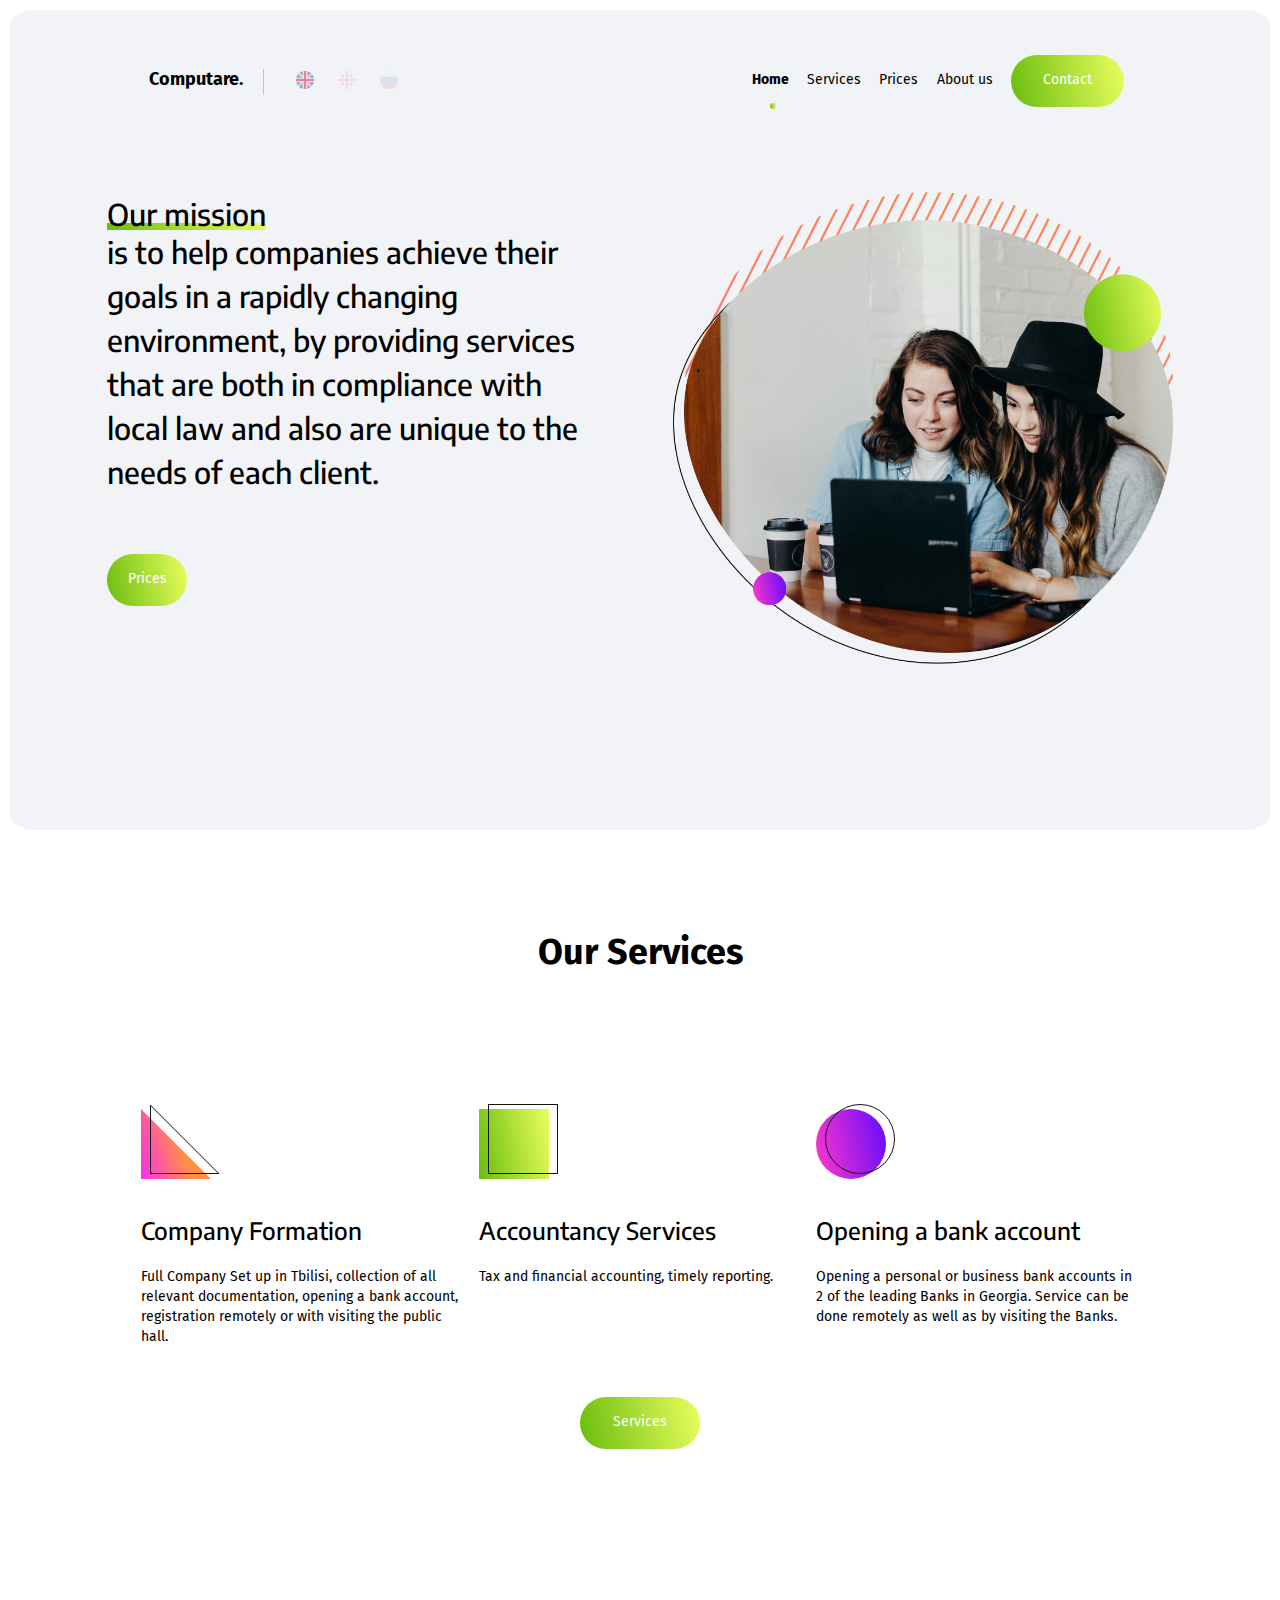
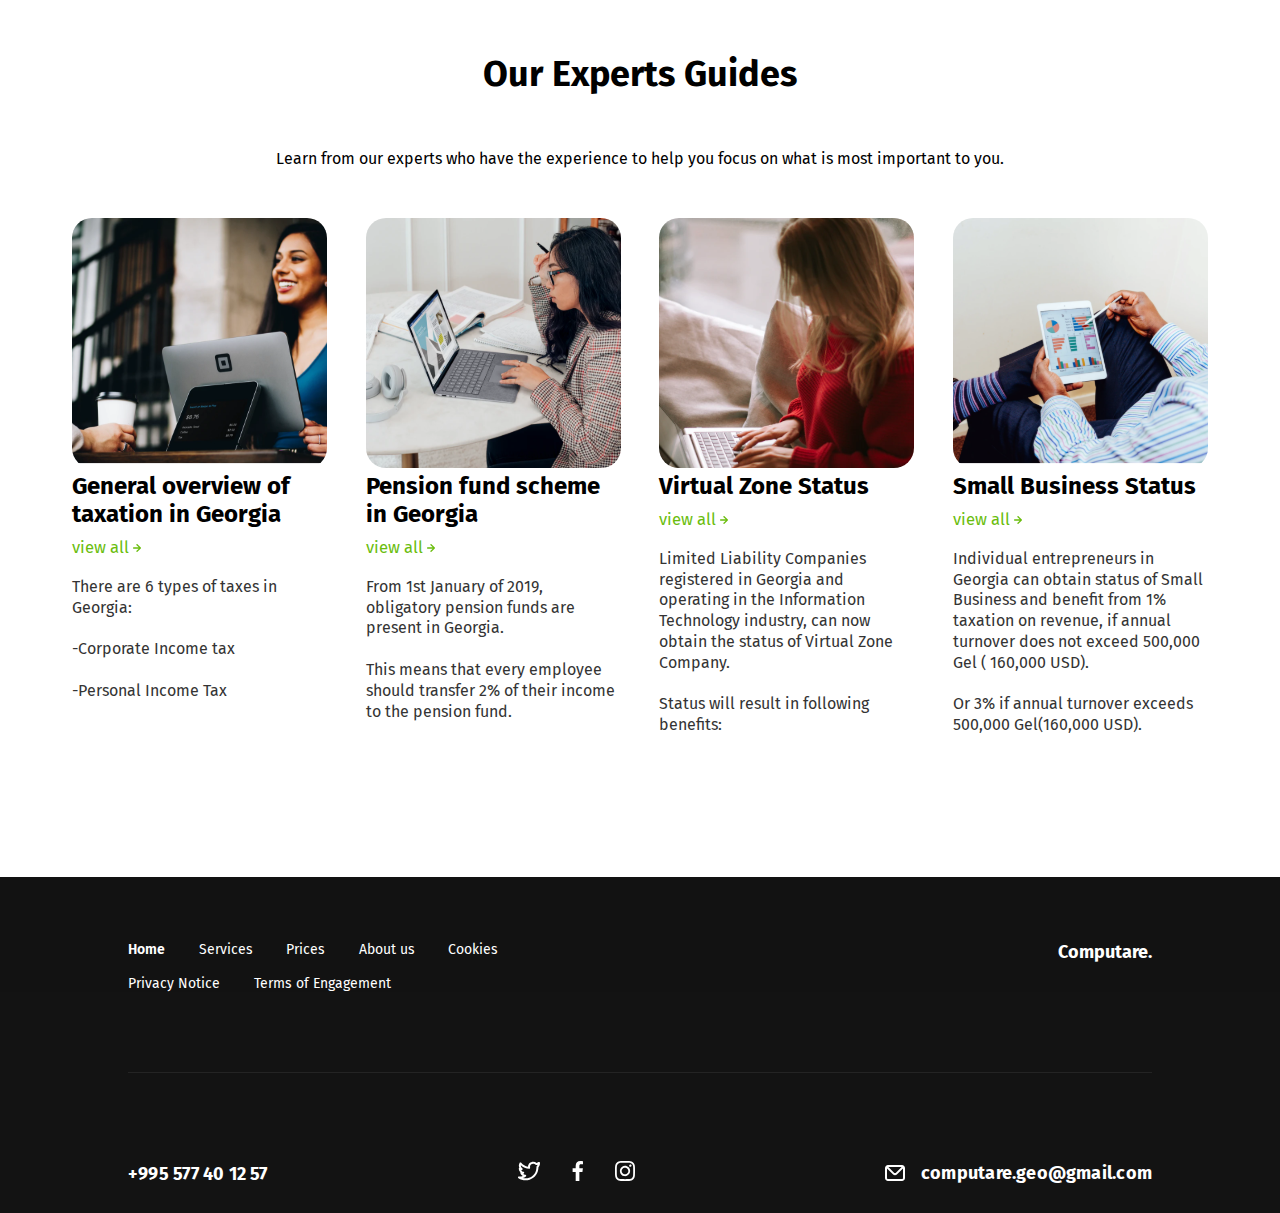
==== commit bf712c84: "typo" ====
--- a/index.html
+++ b/index.html
@@ -163,7 +163,7 @@
             <img src="/images/image 7.svg" alt="">
             <h2>Small Business Status</h2>
             <button class="view" onclick="myFunction('text4')">view all <span><img src="/images/greenArr.svg" alt="green-arrow"></span></button>
-            <p class="experts-text">Individual entrepreneur’s in Georgia 
+            <p class="experts-text">Individual entrepreneurs in Georgia 
                 can obtain status of Small Business and benefit from
                 1% taxation on revenue, if annual turnover does not
                 exceed 500,000 Gel ( 160,000 USD).<br><br>
--- a/styles/styles.css
+++ b/styles/styles.css
@@ -137,16 +137,48 @@
     color: black;
     font-family: 'Fira Sans', sans-serif;
 }
+
 #contact{
-    background: -o-linear-gradient(191.97deg, #EBFF5F -0.9%, #6ABD0D 100%);
     background: linear-gradient(258.03deg, #EBFF5F -0.9%, #6ABD0D 100%);
     border-radius: 50px;
     width: 113px;
     height: 52px;
     text-align: center;
 
-    
-}
+   
+
+}
+/*---------------------------------
+Buttons
+-----------------------------------*/
+#contact:hover {
+animation-name: button;
+animation-timing-function:ease-in;
+animation-duration: 1.5s;
+animation-direction: alternate-reverse;
+
+}
+#prices-btn:hover{
+    animation-name: button;
+    animation-timing-function:ease-in;
+    animation-duration: 1.5s;
+    animation-direction: alternate-reverse;
+}
+
+#services-btn:hover{
+    animation-name: button;
+    animation-timing-function:ease-in;
+    animation-duration: 1.5s;
+    animation-direction: alternate-reverse;
+}
+
+@keyframes button {
+    0%{  background-size: 100%; background-position: right;}
+    50%{background-size: 200%; background-position: center;}
+    100%{background-size: 300%; background-position: left; }
+   
+}
+
 
 #contact-link{
     position: relative;
@@ -215,6 +247,10 @@
     left: 6.5%;
     background-repeat: no-repeat;
 }
+#welcome-pic{
+    width: 500px;
+}
+
 
 
 #services-btn{
@@ -255,7 +291,7 @@
     width:  100%;
     height: 7px;
     display: block;
-    margin-top: -16px;
+    margin-top: -13px;
    
     
 }
@@ -2266,8 +2302,8 @@
 
     #underline::after{
         width:  100%;
-        height: 3px;
-        margin-top: -10px;
+        height: 5px;
+        margin-top: -8px;
     }
 
     .nav-links ul li{
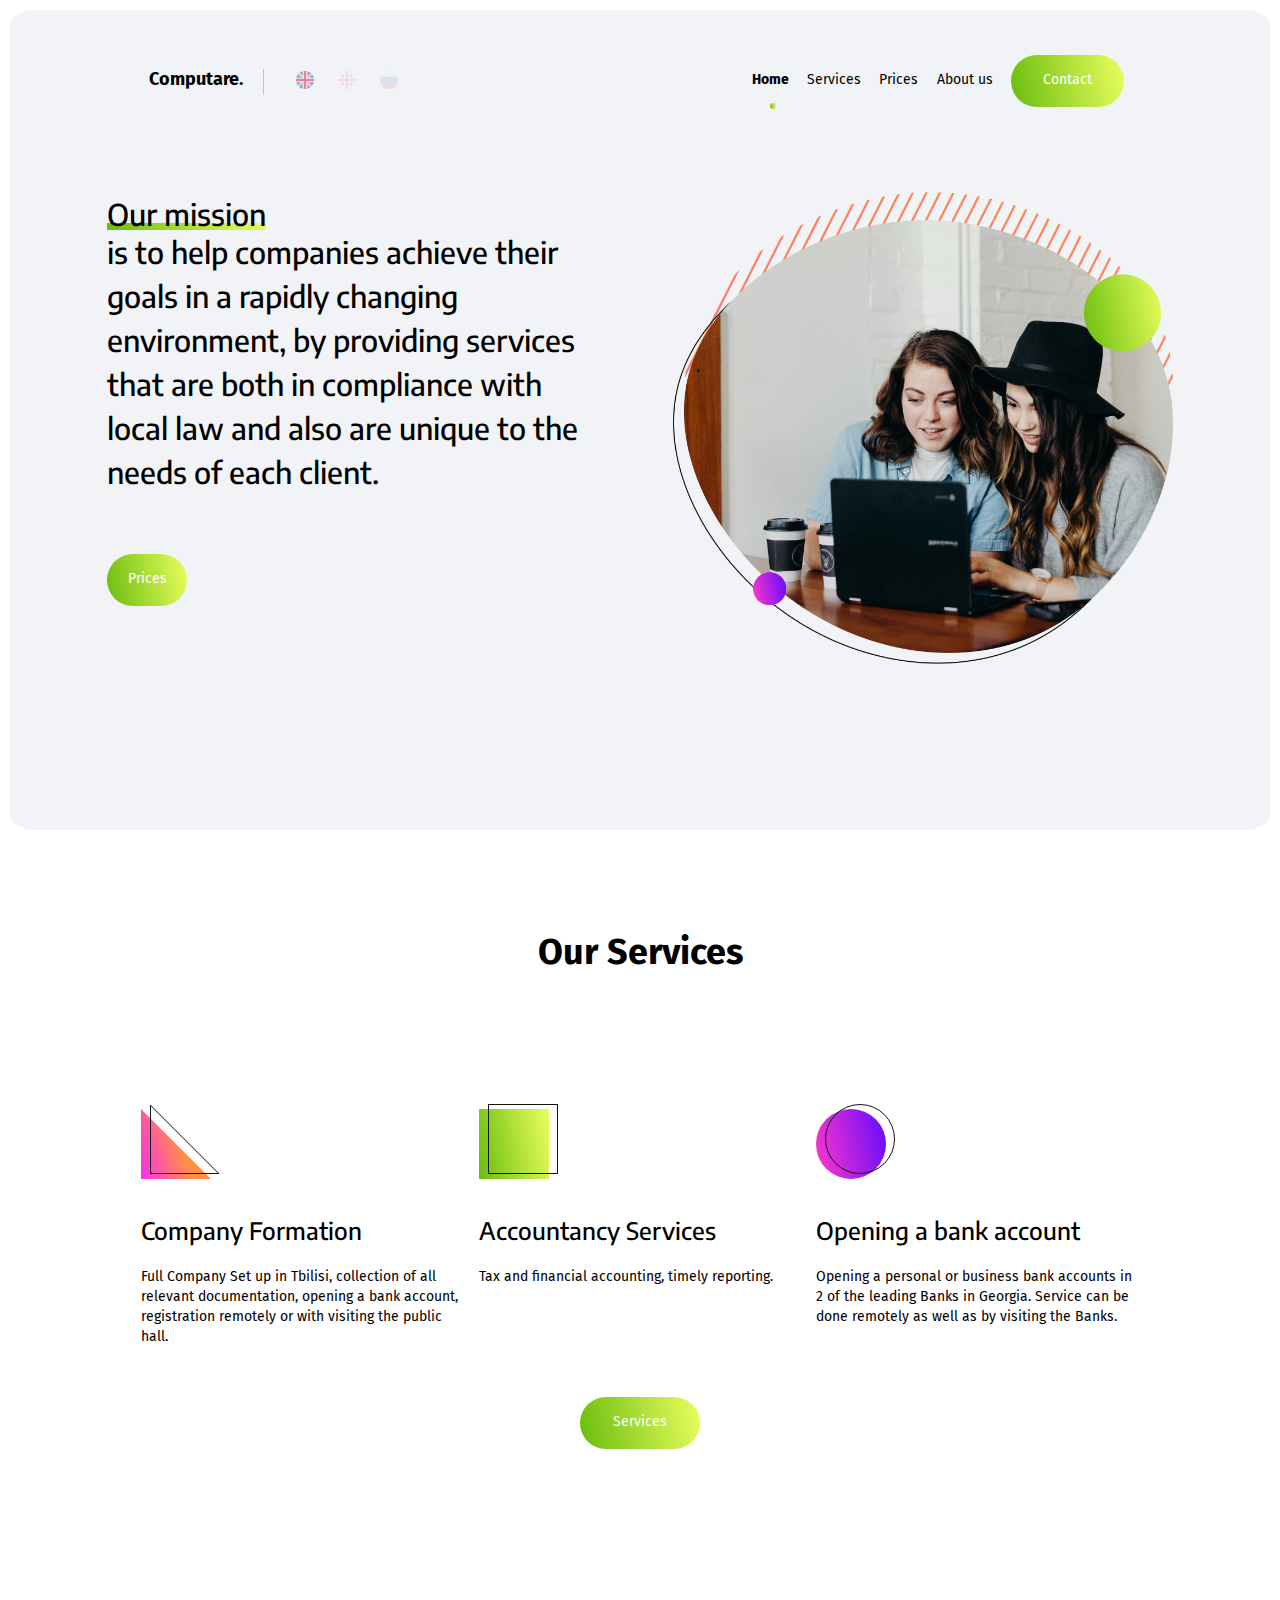
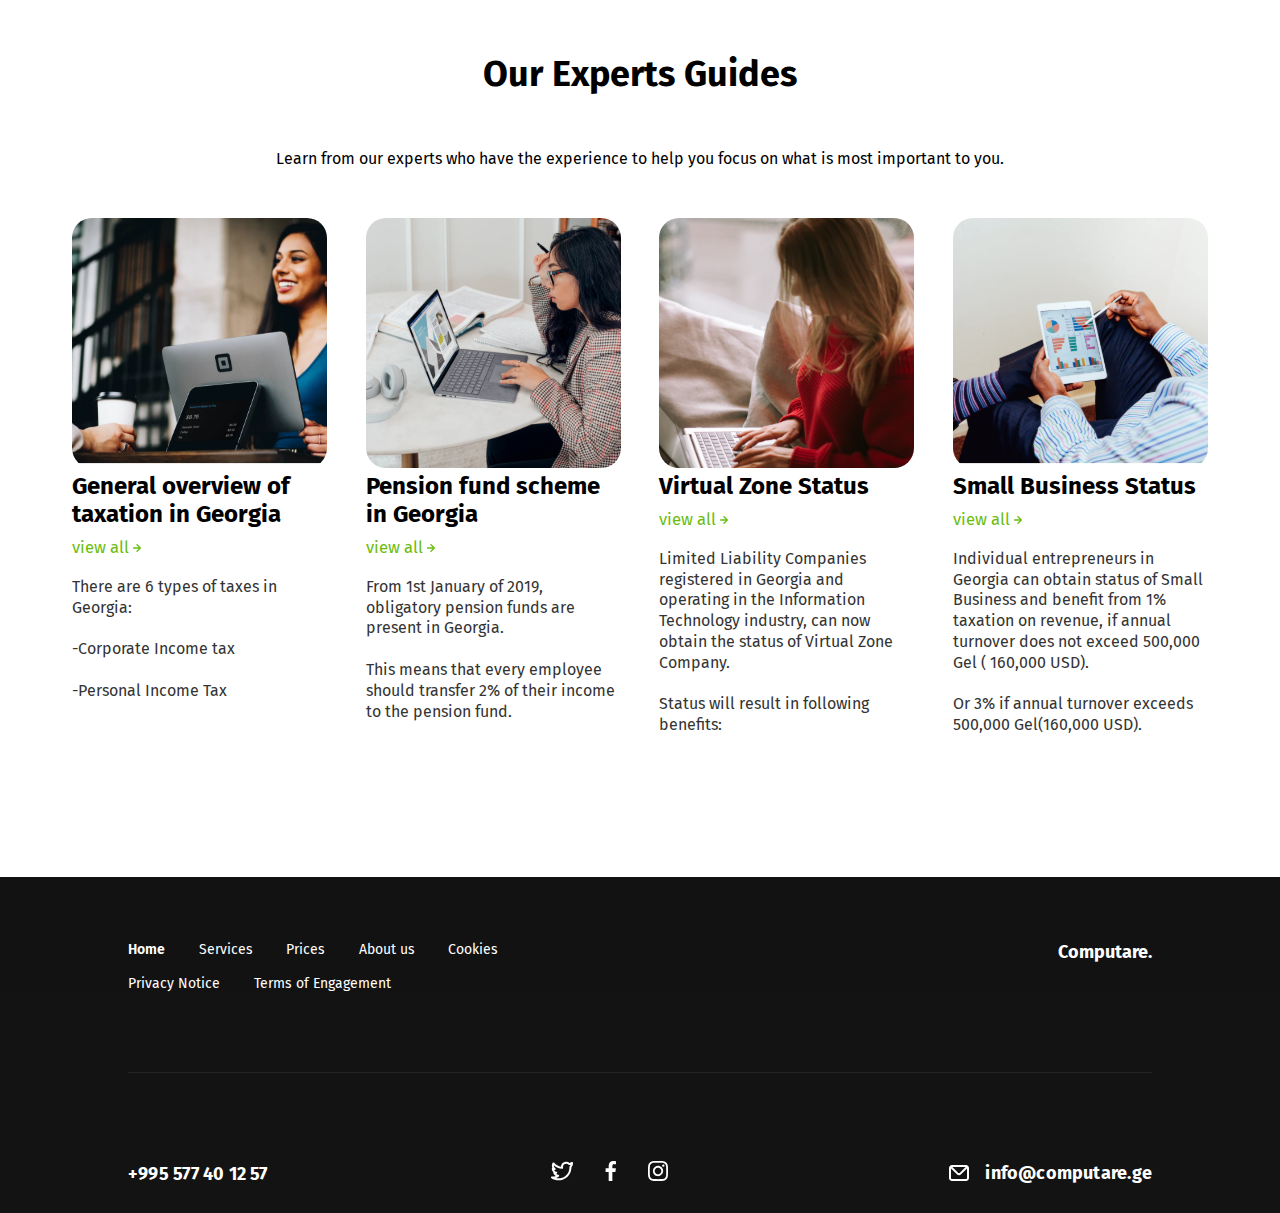
==== commit 13188579: "Change mail adress" ====
--- a/index.html
+++ b/index.html
@@ -211,7 +211,7 @@
         </div>
         <div id="email-footer-div">
             <a href=""><img src="/images/Vector (6).svg" alt=""></a>
-            <a id="footer-email" href="mailto:computare.geo@gmail.com"><p>computare.geo@gmail.com</p></a>
+            <a id="footer-email" href="mailto:info@computare.ge"><p>info@computare.ge</p></a>
         </div>
     </div>
 
